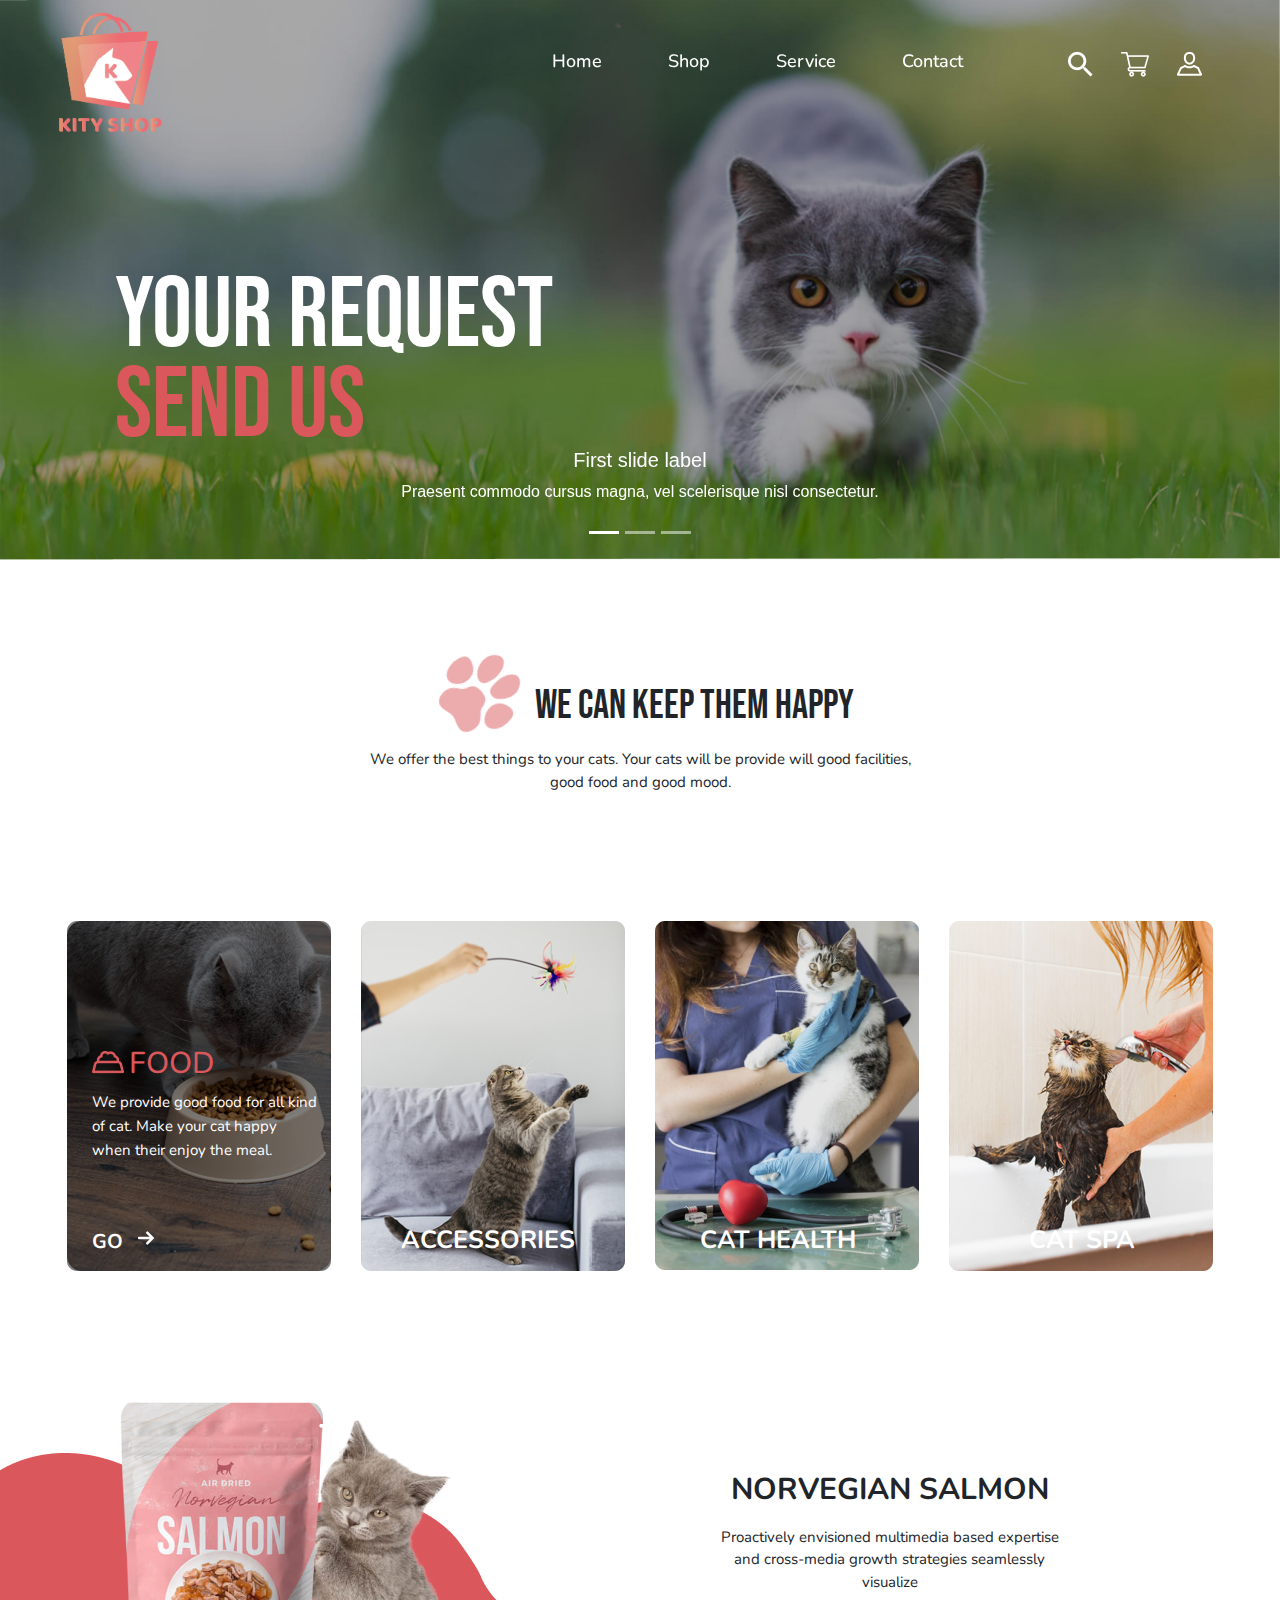
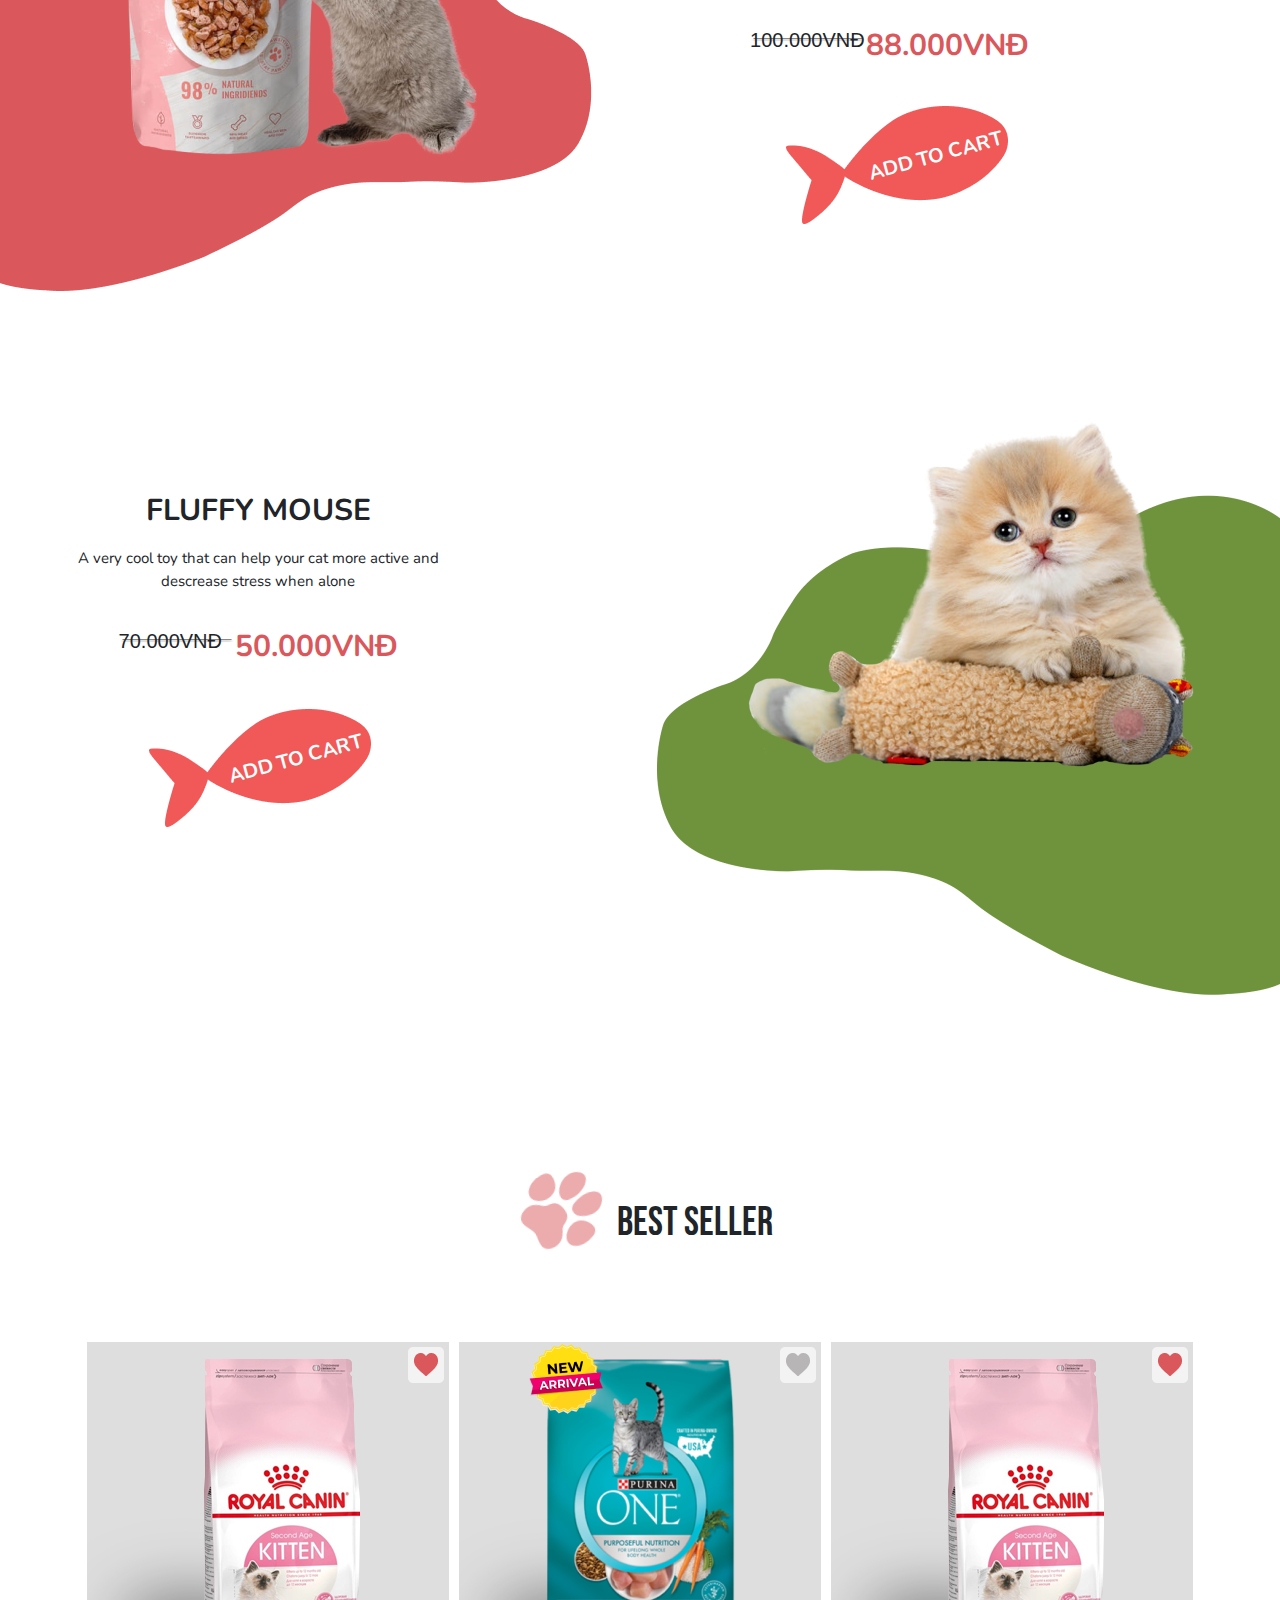
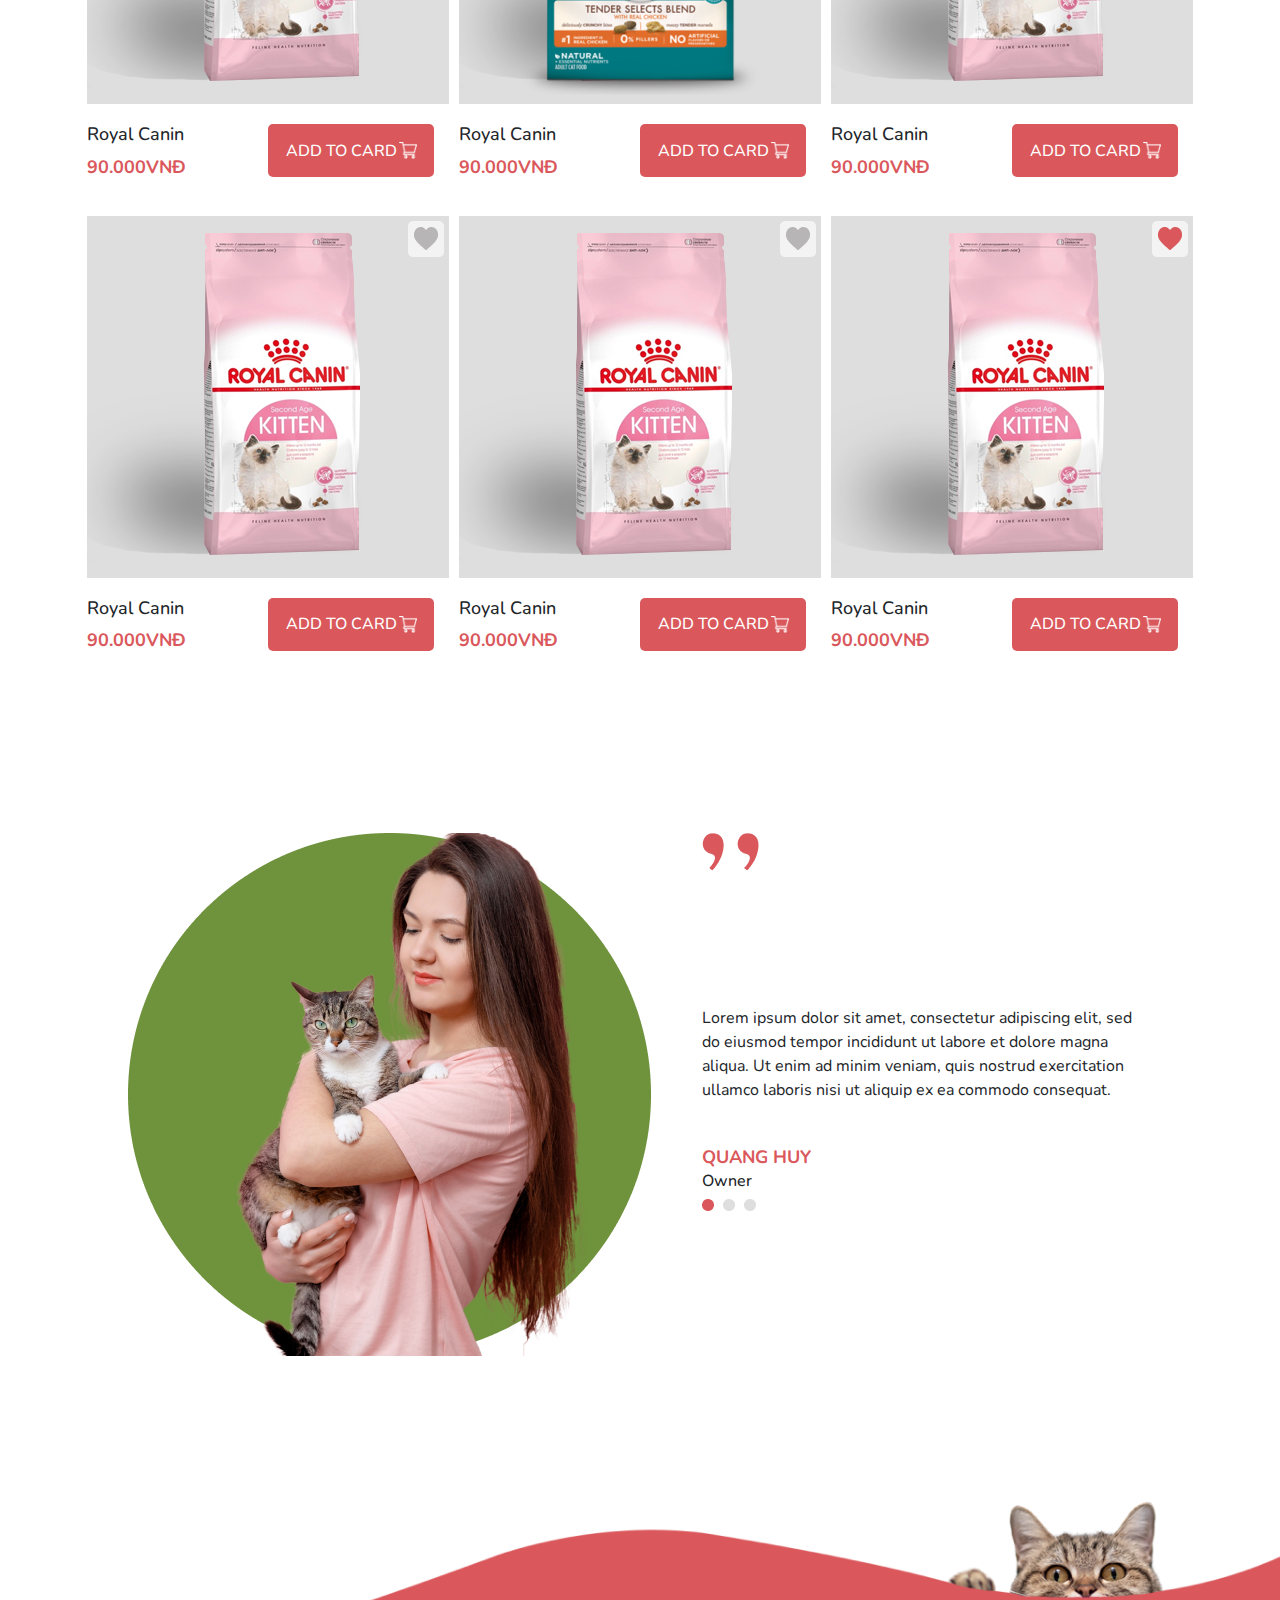
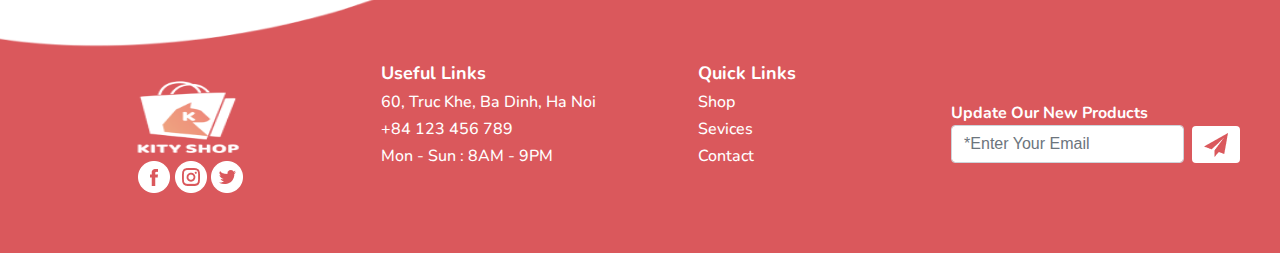
==== index.html @ 40a0c3bb "init" ====
<!DOCTYPE html>
<html lang="en">

<head>
    <meta charset="UTF-8">
    <meta name="viewport" content="width=device-width, initial-scale=1.0">
    <title>Document</title>
    <link href="https://fonts.googleapis.com/css2?family=Nunito&display=swap" rel="stylesheet">
    <link href="https://fonts.googleapis.com/css2?family=Bebas+Neue&display=swap" rel="stylesheet">

    <!-- css bs4 -->
    <link rel="stylesheet" href="https://stackpath.bootstrapcdn.com/bootstrap/4.3.1/css/bootstrap.min.css" integrity="sha384-ggOyR0iXCbMQv3Xipma34MD+dH/1fQ784/j6cY/iJTQUOhcWr7x9JvoRxT2MZw1T" crossorigin="anonymous">

    <link rel="stylesheet" href="./style/index/style.css">

</head>

<body>
    <div id="carouselId" class="carousel slide slideOfYou" data-ride="carousel">
        <div class="menu">
            <img src="./public/image/logo-final.png" alt="" class="menu-logo">
            <div class="menu-between">
                <h3 class="between-child"><a href="#">Home</a></h3>
                <h3 class="between-child"><a href="#">Shop</a></h3>
                <h3 class="between-child"><a href="#">Service</a></h3>
                <h3 class="between-child"><a href="./contact.html">Contact</a></h3>
            </div>
            <div class="menu-right">
                <a href="#"><img src="./public/icons/search.png" alt=""></i>
                </a>
                <a href="#"><img src="./public/icons/shopping.png" alt=""></a>
                <a href="#"><img src="./public/icons/user.png" alt=""></a>
            </div>
        </div>
        <h1 class="sendUs">SEND US</h1>
        <h2 class="yourRequest">YOUR REQUEST</h2>

        <ol class="carousel-indicators">
            <li data-target="#carouselId" data-slide-to="0" class="active"></li>
            <li data-target="#carouselId" data-slide-to="1"></li>
            <li data-target="#carouselId" data-slide-to="2"></li>
        </ol>
        <div class="carousel-inner" role="listbox">
            <div class="carousel-item active">
                <img src="./public/image/index/header.png" alt="First slide" style="width: 100%;">
                <div class="carousel-caption d-none d-md-block">
                    <h5>First slide label</h5>
                    <p>Praesent commodo cursus magna, vel scelerisque nisl consectetur.</p>
                </div>
            </div>
            <div class="carousel-item">
                <img src="./public/image/shop/header.png" alt="Second slide" style="width: 100%;">
                <div class="carousel-caption d-none d-md-block">
                    <h5>Second slide label</h5>
                    <p>Praesent commodo cursus magna, vel scelerisque nisl consectetur.</p>
                </div>
            </div>
            <div class="carousel-item">
                <img src="./public/image/index/header.png" alt="Third slide" style="width: 100%;">
                <div class="carousel-caption d-none d-md-block">
                    <h5>Third slide label</h5>
                    <p>Praesent commodo cursus magna, vel scelerisque nisl consectetur.</p>
                </div>
            </div>
        </div>
        <!-- <a class="carousel-control-prev" href="#carouselId" role="button" data-slide="prev">
            <span class="carousel-control-prev-icon" aria-hidden="true"></span>
            <span class="sr-only">Previous</span>
        </a>
        <a class="carousel-control-next" href="#carouselId" role="button" data-slide="next">
            <span class="carousel-control-next-icon" aria-hidden="true"></span>
            <span class="sr-only">Next</span>
        </a> -->
    </div>

    <main>
        <div class="main1">
            <div class="chan">
                <img src="./public/image/index/chan.png" class="xoay" alt="">
                <span class="weCan">We can keep them happy</span>
            </div>
            <span class="weOffer">We offer the best things to your cats. Your cats will be provide will good facilities,
                    <br/>
                    good food and good mood.</span>
        </div>

        <div class="main2">
            <div class="anh1">
                <img class="bl" src="./public/image/index/black.png" alt="">
                <img src="./public/image/index/food-go.png" alt="">
                <div class="food">
                    <div class="food-header">
                        <img src="./public/image/index/food-go-icon.png" alt="">
                        <h3>FOOD</h3>
                    </div>
                    <span>We provide good food for all kind of cat. Make your cat happy when their enjoy the meal.</span>
                    <div class="food-footer">
                        <h2>GO</h2>
                        <img src="./public/icons/back.png" alt="">
                    </div>
                </div>
            </div>
            <div class="anh2">
                <h3>ACCESSORIES</h3>
                <img src="./public/image/index/accessories.png" alt="">
            </div>
            <div class="anh3">
                <h3>CAT HEALTH</h3>
                <img src="./public/image/index/cat-health.png" alt="">
            </div>
            <div class="anh4">
                <h3>CAT SPA</h3>
                <img src="./public/image/index/cat-spa.png" alt="">
            </div>
        </div>

        <div class="main3">
            <div class="img3">
                <img src="./public/image/index/salmon.png" alt="">
            </div>
            <div class="tex3">
                <h3>NORVEGIAN SALMON</h3>
                <span>Proactively envisioned multimedia based expertise and cross-media growth strategies seamlessly visualize</span>
                <div class="price">
                    <div class="hr">
                        <h5>100.000VNĐ</h5>
                        <img src="./public/image/index/hr.png" alt="">
                    </div>
                    <h3>88.000VNĐ</h3>
                </div>
                <div class="fish">
                    <img src="./public/image/index/fish.png" alt="">
                    <span>ADD TO CART</span>
                </div>
            </div>
        </div>

        <div class="main4">
            <div class="tex4">
                <h3>FLUFFY MOUSE</h3>
                <span>A very cool toy that can help your cat more active and descrease stress when alone</span>
                <div class="price">
                    <div class="hr">
                        <h5>70.000VNĐ</h5>
                        <img src="./public/image/index/hr.png" alt="">
                    </div>
                    <h3>50.000VNĐ</h3>
                </div>
                <div class="fish">
                    <img src="./public/image/index/fish.png" alt="">
                    <span>ADD TO CART</span>
                </div>
            </div>
            <div class="img4">
                <img src="./public/image/index/fulffy-mouse.png" alt="">
            </div>
        </div>

        <div class="b-seller">
            <img src="./public/image/index/chan.png" class="xoay" alt="">
            <span class="weCan">BEST SELLER</span>
        </div>

        <div class="main5">
            <div class="cate">
                <div class="prod">
                    <img class="prod-child1" src="./public/image/index/heart.png" alt="">
                    <img class="prod-child2" src="./public/image/index/product.png" alt="product">
                    <div class="add-cart">
                        <div class="tex">
                            <h3>Royal Canin</h3>
                            <span>90.000VNĐ</span>
                        </div>
                        <div class="btn-cart">
                            <button class="btn-flex">
                                <h4>ADD TO CARD</h4>
                                <img src="./public/icons/shopping-mini.png" alt="i">
                            </button>
                        </div>
                    </div>
                </div>

                <div class="prodImg">
                    <img class="prodImg4" src="./public/image/index/new-arrival.png" alt="">
                    <img class="prodImg3" src="./public/image/index/heart-default.png" alt="">
                    <img class="prodImg2" src="./public/image/index/product1.png" alt="product">
                    <img class="prodImg1" src="./public/image/index/product.png" alt="product">
                    <div class="add-cart">
                        <div class="tex">
                            <h3>Royal Canin</h3>
                            <span>90.000VNĐ</span>
                        </div>
                        <div class="btn-cart">
                            <button class="btn-flex">
                                <h4>ADD TO CARD</h4>
                                <img src="./public/icons/shopping-mini.png" alt="i">
                            </button>
                        </div>
                    </div>
                </div>
                <div class="prod">
                    <img class="prod-child1" src="./public/image/index/heart.png" alt="">
                    <img class="prod-child2" src="./public/image/index/product.png" alt="product">
                    <div class="add-cart">
                        <div class="tex">
                            <h3>Royal Canin</h3>
                            <span>90.000VNĐ</span>
                        </div>
                        <div class="btn-cart">
                            <button class="btn-flex">
                                <h4>ADD TO CARD</h4>
                                <img src="./public/icons/shopping-mini.png" alt="i">
                            </button>
                        </div>
                    </div>
                </div>
            </div>
            <div class="cate" style="margin-top:10px">
                <div class="prod">
                    <img class="prod-child1" src="./public/image/index/heart-default.png" alt="">
                    <img class="prod-child2" src="./public/image/index/product.png" alt="product">
                    <div class="add-cart">
                        <div class="tex">
                            <h3>Royal Canin</h3>
                            <span>90.000VNĐ</span>
                        </div>
                        <div class="btn-cart">
                            <button class="btn-flex">
                                <h4>ADD TO CARD</h4>
                                <img src="./public/icons/shopping-mini.png" alt="i">
                            </button>
                        </div>
                    </div>
                </div>
                <div class="prod">
                    <img class="prod-child1" src="./public/image/index/heart-default.png" alt="">
                    <img class="prod-child2" src="./public/image/index/product.png" alt="product">
                    <div class="add-cart">
                        <div class="tex">
                            <h3>Royal Canin</h3>
                            <span>90.000VNĐ</span>
                        </div>
                        <div class="btn-cart">
                            <button class="btn-flex">
                                <h4>ADD TO CARD</h4>
                                <img src="./public/icons/shopping-mini.png" alt="i">
                            </button>
                        </div>
                    </div>
                </div>
                <div class="prod">
                    <img class="prod-child1" src="./public/image/index/heart.png" alt="">
                    <img class="prod-child2" src="./public/image/index/product.png" alt="product">
                    <div class="add-cart">
                        <div class="tex">
                            <h3>Royal Canin</h3>
                            <span>90.000VNĐ</span>
                        </div>
                        <div class="btn-cart">
                            <button class="btn-flex">
                                <h4>ADD TO CARD</h4>
                                <img src="./public/icons/shopping-mini.png" alt="i">
                            </button>
                        </div>
                    </div>
                </div>
            </div>
        </div>

        <div class="main6">
            <div class="img6">
                <img class="img6-1" src="./public/image/index/owner.png" alt="owner">
                <img src="./public/image/index/owner-green.png" alt="">
            </div>
            <div class="tex6">
                <img src="./public/image/index/icon-owenr.png" alt="">
                <span>Lorem ipsum dolor sit amet, consectetur adipiscing elit, sed do eiusmod tempor incididunt ut labore et dolore magna aliqua. Ut enim ad minim veniam, quis nostrud exercitation ullamco laboris nisi ut aliquip ex ea commodo consequat.</span>
                <h3>QUANG HUY</h3>
                <h4>Owner</h4>
                <div class="icons-main6">
                    <img src="./public/image/index/ellipse1.png" alt="icon">
                    <img src="./public/image/index/ellipse2.png" alt="icon">
                    <img src="./public/image/index/ellipse2.png" alt="icon">
                </div>
            </div>
        </div>
    </main>

    <footer>
        <img src="./public/image/footer.png" class="bg" alt="">
        <div class="footer-logo">
            <div class="kity-shop">
                <img src="./public/image/logo-footer.png" class="logo" alt="" srcset="">
                <div class="icons">
                    <img src="./public/icons/GroupFB.png" alt="">
                    <img src="./public/icons/GroupCamera.png" alt="">
                    <img src="./public/icons/GroupTwiter.png" alt="">
                </div>
            </div>
            <div class="about-us">
                <h2 class="top">Useful Links</h2>
                <h3 class="text1">60, Truc Khe, Ba Dinh, Ha Noi</h3>
                <h3 class="text1">+84 123 456 789</h3>
                <h3 class="text1">Mon - Sun : 8AM - 9PM</h3>
            </div>
            <div class="quick-link">
                <h2 class="top">Quick Links</h2>
                <h3 class="text2">Shop</h3>
                <h3 class="text2">Sevices</h3>
                <h3 class="text2">Contact</h3>
            </div>
            <div class="update-our">
                <span>Update Our New Products</span>
                <div class="text-input">
                    <form class="form-inline">
                        <label class="sr-only" for="inlineFormInputName2">Name</label>
                        <input type="text" class="form-control mb-2 mr-sm-2" id="inlineFormInputName2" placeholder="*Enter Your Email">
                        <label class="sr-only" for="inlineFormInputGroupUsername2">Username</label>
                        <button type="submit" class="btn btn-primary mb-2" style="background-color: white; border: none;"><img src="./public/icons/send 1.png" alt=""></button>
                    </form>
                </div>
            </div>
        </div>
    </footer>

    <!-- jquery -->
    <script src="https://code.jquery.com/jquery-3.3.1.slim.min.js" integrity="sha384-q8i/X+965DzO0rT7abK41JStQIAqVgRVzpbzo5smXKp4YfRvH+8abtTE1Pi6jizo" crossorigin="anonymous"></script>
    <script src="https://cdnjs.cloudflare.com/ajax/libs/popper.js/1.14.7/umd/popper.min.js" integrity="sha384-UO2eT0CpHqdSJQ6hJty5KVphtPhzWj9WO1clHTMGa3JDZwrnQq4sF86dIHNDz0W1" crossorigin="anonymous"></script>
    <script src="https://stackpath.bootstrapcdn.com/bootstrap/4.3.1/js/bootstrap.min.js" integrity="sha384-JjSmVgyd0p3pXB1rRibZUAYoIIy6OrQ6VrjIEaFf/nJGzIxFDsf4x0xIM+B07jRM" crossorigin="anonymous"></script>
</body>

</html>
---- style/index/style.css ----
* {
  margin: 0;
  padding: 0; }

.slideOfYou {
  position: relative;
  z-index: 1; }
  .slideOfYou .menu {
    z-index: 2;
    position: absolute;
    display: flex;
    width: 100%; }
    .slideOfYou .menu .menu-logo {
      width: 18%;
      height: 18%; }
    .slideOfYou .menu .menu-between {
      width: 41%;
      display: flex;
      margin-left: 10%;
      padding-left: 10%;
      padding-top: 4%; }
      .slideOfYou .menu .menu-between .between-child {
        margin-left: 18%;
        font-size: 18px;
        font-family: "Nunito", sans-serif; }
        .slideOfYou .menu .menu-between .between-child a {
          text-decoration: none;
          color: white; }
          .slideOfYou .menu .menu-between .between-child a:hover {
            text-decoration: underline;
            transition: 0.5s;
            text-decoration-color: #da585c; }
    .slideOfYou .menu .menu-right {
      width: 20%;
      padding-top: 4%;
      margin-left: 15%; }
      .slideOfYou .menu .menu-right img {
        font-size: 32px;
        padding-left: 10%; }
  .slideOfYou .sendUs {
    position: absolute;
    z-index: 2;
    color: #da585c;
    margin-top: 27%;
    margin-left: 9%;
    font-size: 100px;
    font-family: "Bebas Neue", cursive; }
  .slideOfYou .yourRequest {
    z-index: 2;
    position: absolute;
    color: white;
    margin-top: 20%;
    margin-left: 9%;
    font-size: 100px;
    font-family: "Bebas Neue", cursive; }

header {
  background-image: url("../../public/image/index/header.png");
  background-repeat: no-repeat;
  background-attachment: fixed;
  background-size: 100% 93%;
  width: 100%;
  height: 600px; }
  header .menu {
    display: flex;
    width: 100%; }
    header .menu .menu-logo {
      width: 18%;
      height: 18%; }
    header .menu .menu-between {
      width: 41%;
      display: flex;
      padding-left: 20%;
      padding-top: 4%; }
      header .menu .menu-between .between-child {
        margin-left: 10%;
        font-size: 18px;
        font-family: "Nunito", sans-serif; }
        header .menu .menu-between .between-child a {
          text-decoration: none;
          color: white; }
          header .menu .menu-between .between-child a:hover {
            text-decoration: underline;
            transition: 0.5s;
            text-decoration-color: #da585c; }
    header .menu .menu-right {
      width: 20%;
      padding-top: 4%;
      margin-left: -3%; }
      header .menu .menu-right img {
        font-size: 32px;
        padding-left: 10%; }
  header .sendUs {
    color: #da585c;
    margin-top: 5%;
    margin-left: 9%;
    font-size: 100px;
    font-family: "Bebas Neue", cursive; }
  header .yourRequest {
    color: white;
    margin-left: 9%;
    font-size: 100px;
    font-family: "Bebas Neue", cursive; }

main .main1 {
  margin-top: 6%;
  margin-bottom: 10%; }
  main .main1 .chan {
    display: flex;
    font-family: "Bebas Neue", cursive;
    font-size: 40px;
    justify-content: center; }
    main .main1 .chan .xoay {
      transform: rotate(-10deg); }
    main .main1 .chan .weCan {
      padding-top: 3%; }
  main .main1 .weOffer {
    width: 100%;
    display: block;
    text-align: center;
    font-family: "Nunito", sans-serif;
    font-size: 15px; }
main .main2 {
  display: flex;
  justify-content: center; }
  main .main2 img {
    margin: 0px 15px 0px 15px; }
  main .main2 .anh1 {
    position: relative; }
    main .main2 .anh1 .bl {
      position: absolute;
      z-index: 1; }
    main .main2 .anh1 .food {
      position: absolute;
      top: 50px;
      left: 40px;
      width: 77%;
      z-index: 2; }
      main .main2 .anh1 .food .food-header {
        display: flex;
        margin-top: 33%; }
        main .main2 .anh1 .food .food-header img {
          width: 32px;
          height: 32px;
          margin-left: 0px;
          margin-right: 5px; }
        main .main2 .anh1 .food .food-header h3 {
          color: #da585c;
          font-family: "Nunito", sans-serif;
          font-size: 30px; }
      main .main2 .anh1 .food span {
        margin-top: 5px;
        font-family: "Nunito", sans-serif;
        font-size: 15px;
        color: white; }
      main .main2 .anh1 .food .food-footer {
        display: flex;
        margin-top: 30%; }
        main .main2 .anh1 .food .food-footer h2 {
          font-size: 20px;
          font-family: "Nunito", sans-serif;
          font-weight: bold;
          color: white; }
        main .main2 .anh1 .food .food-footer img {
          width: 16px;
          height: 16px; }
  main .main2 .anh2 {
    position: relative; }
    main .main2 .anh2 h3 {
      position: absolute;
      bottom: 8px;
      left: 55px;
      font-size: 25px;
      font-weight: bold;
      font-family: "Nunito", sans-serif;
      color: white; }
  main .main2 .anh3 {
    position: relative; }
    main .main2 .anh3 h3 {
      position: absolute;
      bottom: 8px;
      left: 60px;
      font-size: 25px;
      font-weight: bold;
      font-family: "Nunito", sans-serif;
      color: white; }
  main .main2 .anh4 {
    position: relative; }
    main .main2 .anh4 h3 {
      position: absolute;
      bottom: 8px;
      left: 95px;
      font-size: 25px;
      font-weight: bold;
      font-family: "Nunito", sans-serif;
      color: white; }
main .main3 {
  display: flex;
  width: 100%;
  margin-top: 120px; }
  main .main3 .img3 {
    width: 50%; }
  main .main3 .tex3 {
    width: 50%;
    margin-left: 6%;
    margin-right: 17%;
    padding-top: 5%; }
    main .main3 .tex3 h3 {
      margin-top: 5%;
      font-family: "Nunito", sans-serif;
      font-size: 30px;
      font-weight: bold;
      text-align: center; }
    main .main3 .tex3 span {
      margin-top: 5%;
      font-size: 15px;
      font-family: "Nunito", sans-serif;
      display: block;
      text-align: center; }
    main .main3 .tex3 .price {
      margin-top: 5%;
      display: flex;
      justify-content: center; }
      main .main3 .tex3 .price .hr {
        margin-top: 5%;
        position: relative; }
        main .main3 .tex3 .price .hr h5 {
          position: absolute; }
        main .main3 .tex3 .price .hr img {
          height: 4px;
          width: 116px; }
      main .main3 .tex3 .price h3 {
        color: #da585c;
        font-family: "Nunito", sans-serif;
        font-size: 30px;
        font-weight: bold; }
    main .main3 .tex3 .fish {
      position: relative;
      margin-top: 5%; }
      main .main3 .tex3 .fish img {
        margin-left: 20%;
        margin-top: 5%; }
      main .main3 .tex3 .fish span {
        top: 35px;
        left: 150px;
        position: absolute;
        transform: rotate(-15deg);
        font-family: "Nunito", sans-serif;
        font-size: 20px;
        font-weight: bold;
        color: white; }
main .main4 {
  width: 100%;
  display: flex;
  margin-top: 120px;
  margin-bottom: 120px; }
  main .main4 .tex4 {
    width: 50%;
    margin-left: 6%;
    margin-right: 17%;
    padding-top: 5%; }
    main .main4 .tex4 h3 {
      margin-top: 5%;
      font-family: "Nunito", sans-serif;
      font-size: 30px;
      font-weight: bold;
      text-align: center; }
    main .main4 .tex4 span {
      margin-top: 5%;
      font-size: 15px;
      font-family: "Nunito", sans-serif;
      display: block;
      text-align: center; }
    main .main4 .tex4 .price {
      margin-top: 5%;
      display: flex;
      justify-content: center; }
      main .main4 .tex4 .price .hr {
        margin-top: 5%;
        position: relative; }
        main .main4 .tex4 .price .hr h5 {
          position: absolute; }
        main .main4 .tex4 .price .hr img {
          height: 4px;
          width: 116px; }
      main .main4 .tex4 .price h3 {
        color: #da585c;
        font-family: "Nunito", sans-serif;
        font-size: 30px;
        font-weight: bold; }
    main .main4 .tex4 .fish {
      position: relative;
      margin-top: 5%; }
      main .main4 .tex4 .fish img {
        margin-left: 20%;
        margin-top: 5%; }
      main .main4 .tex4 .fish span {
        top: 35px;
        left: 150px;
        position: absolute;
        transform: rotate(-15deg);
        font-family: "Nunito", sans-serif;
        font-size: 20px;
        font-weight: bold;
        color: white; }
  main .main4 .img4 {
    width: 50%; }
    main .main4 .img4 img {
      float: right; }
main .b-seller {
  display: flex;
  font-family: "Bebas Neue", cursive;
  font-size: 40px;
  justify-content: center; }
  main .b-seller .xoay {
    transform: rotate(-10deg); }
  main .b-seller .weCan {
    padding-top: 3%; }
main .main5 {
  margin: 6%; }
  main .main5 .cate {
    display: flex;
    justify-content: center; }
    main .main5 .cate .prod {
      margin-left: 5px;
      margin-right: 5px;
      position: relative; }
      main .main5 .cate .prod .prod-child1 {
        position: absolute;
        top: 5px;
        right: 5px; }
      main .main5 .cate .prod .add-cart {
        display: flex;
        width: 100%;
        margin-top: 20px;
        margin-bottom: 25px; }
        main .main5 .cate .prod .add-cart .tex {
          width: 50%; }
          main .main5 .cate .prod .add-cart .tex h3 {
            font-size: 18px;
            font-family: "Nunito", sans-serif; }
          main .main5 .cate .prod .add-cart .tex span {
            font-size: 18px;
            font-family: "Nunito", sans-serif;
            color: #da585c;
            font-weight: bold; }
        main .main5 .cate .prod .add-cart .btn-cart {
          width: 50%; }
          main .main5 .cate .prod .add-cart .btn-cart .btn-flex {
            display: flex;
            justify-content: center;
            align-items: center;
            width: 166px;
            height: 53px;
            border: none;
            background-color: #da585c;
            border-radius: 5px; }
            main .main5 .cate .prod .add-cart .btn-cart .btn-flex h4 {
              padding-top: 10px;
              font-family: "Nunito", sans-serif;
              font-size: 16px;
              display: inline;
              color: white; }
            main .main5 .cate .prod .add-cart .btn-cart .btn-flex img {
              padding-left: 2px;
              width: 20px;
              height: 17px;
              color: white; }
    main .main5 .cate .prodImg {
      margin-left: 5px;
      margin-right: 5px;
      position: relative; }
      main .main5 .cate .prodImg .prodImg4 {
        z-index: 1;
        position: absolute;
        top: -12px;
        left: 58px; }
      main .main5 .cate .prodImg .prodImg3 {
        position: absolute;
        top: 5px;
        right: 5px; }
      main .main5 .cate .prodImg .prodImg2 {
        top: 8px;
        left: 48px;
        position: absolute; }
      main .main5 .cate .prodImg .add-cart {
        display: flex;
        width: 100%;
        margin-top: 20px;
        margin-bottom: 25px; }
        main .main5 .cate .prodImg .add-cart .tex {
          width: 50%; }
          main .main5 .cate .prodImg .add-cart .tex h3 {
            font-size: 18px;
            font-family: "Nunito", sans-serif; }
          main .main5 .cate .prodImg .add-cart .tex span {
            font-size: 18px;
            font-family: "Nunito", sans-serif;
            color: #da585c;
            font-weight: bold; }
        main .main5 .cate .prodImg .add-cart .btn-cart {
          width: 50%; }
          main .main5 .cate .prodImg .add-cart .btn-cart .btn-flex {
            display: flex;
            justify-content: center;
            align-items: center;
            width: 166px;
            height: 53px;
            border: none;
            background-color: #da585c;
            border-radius: 5px; }
            main .main5 .cate .prodImg .add-cart .btn-cart .btn-flex h4 {
              padding-top: 10px;
              font-family: "Nunito", sans-serif;
              font-size: 16px;
              display: inline;
              color: white; }
            main .main5 .cate .prodImg .add-cart .btn-cart .btn-flex img {
              padding-left: 2px;
              width: 20px;
              height: 17px;
              color: white; }
main .main6 {
  display: flex;
  margin: 12% 10% 6% 10%; }
  main .main6 .img6 {
    position: relative; }
    main .main6 .img6 .img6-1 {
      position: absolute; }
  main .main6 .tex6 {
    margin-left: 5%; }
    main .main6 .tex6 img {
      display: block; }
    main .main6 .tex6 span {
      font-family: "Nunito", sans-serif;
      font-size: 16px;
      display: block;
      margin-top: 30%; }
    main .main6 .tex6 h3 {
      margin-top: 10%;
      font-family: "Nunito", sans-serif;
      font-size: 18px;
      color: #da585c;
      font-weight: bold; }
    main .main6 .tex6 h4 {
      margin-top: -1%;
      font-family: "Nunito", sans-serif;
      font-size: 16px; }
    main .main6 .tex6 .icons-main6 {
      display: flex; }
      main .main6 .tex6 .icons-main6 img {
        margin-right: 2%; }

footer {
  width: 100%;
  height: 100px; }
  footer .bg {
    position: absolute;
    z-index: -1;
    width: 100%; }
  footer .footer-logo {
    padding-top: 13%;
    display: flex; }
    footer .footer-logo .kity-shop {
      width: 20%;
      padding-top: 6%;
      margin-left: 5%; }
      footer .footer-logo .kity-shop .logo {
        width: 75%;
        height: 50%;
        padding-left: 20%; }
      footer .footer-logo .kity-shop .icons {
        text-align: center; }
    footer .footer-logo .about-us {
      width: 20%;
      padding-top: 5%;
      margin-left: 5%; }
      footer .footer-logo .about-us .top {
        font-family: "Nunito", sans-serif;
        font-size: 18px;
        color: white;
        font-weight: bold; }
      footer .footer-logo .about-us .text1 {
        font-family: "Nunito", sans-serif;
        font-size: 16px;
        color: white; }
    footer .footer-logo .quick-link {
      width: 20%;
      padding-top: 5%;
      margin-left: 5%; }
      footer .footer-logo .quick-link .top {
        font-family: "Nunito", sans-serif;
        font-size: 18px;
        color: white;
        font-weight: bold; }
      footer .footer-logo .quick-link .text2 {
        font-family: "Nunito", sans-serif;
        font-size: 16px;
        color: white; }
    footer .footer-logo .update-our {
      width: 26%;
      padding-top: 8%; }
      footer .footer-logo .update-our span {
        font-family: "Nunito", sans-serif;
        font-size: 16px;
        color: white;
        font-weight: bold; }

/*# sourceMappingURL=style.css.map */
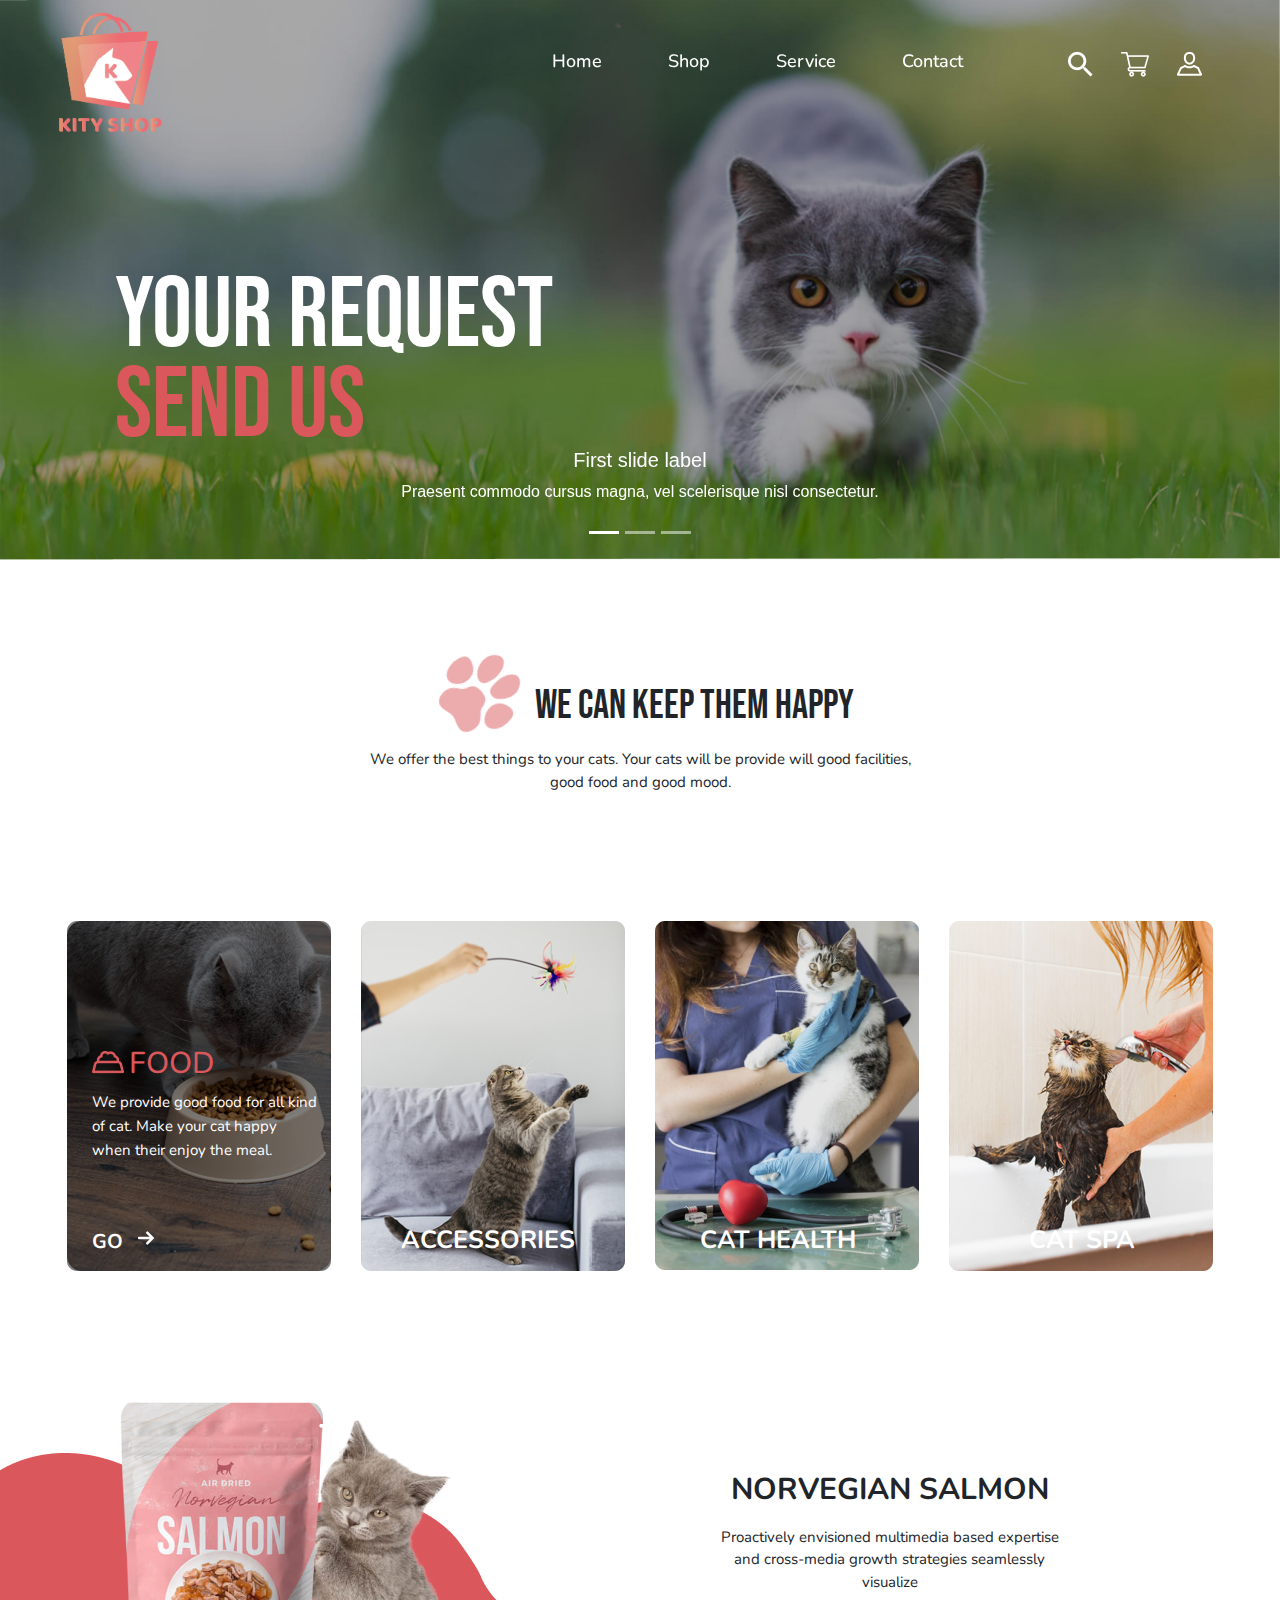
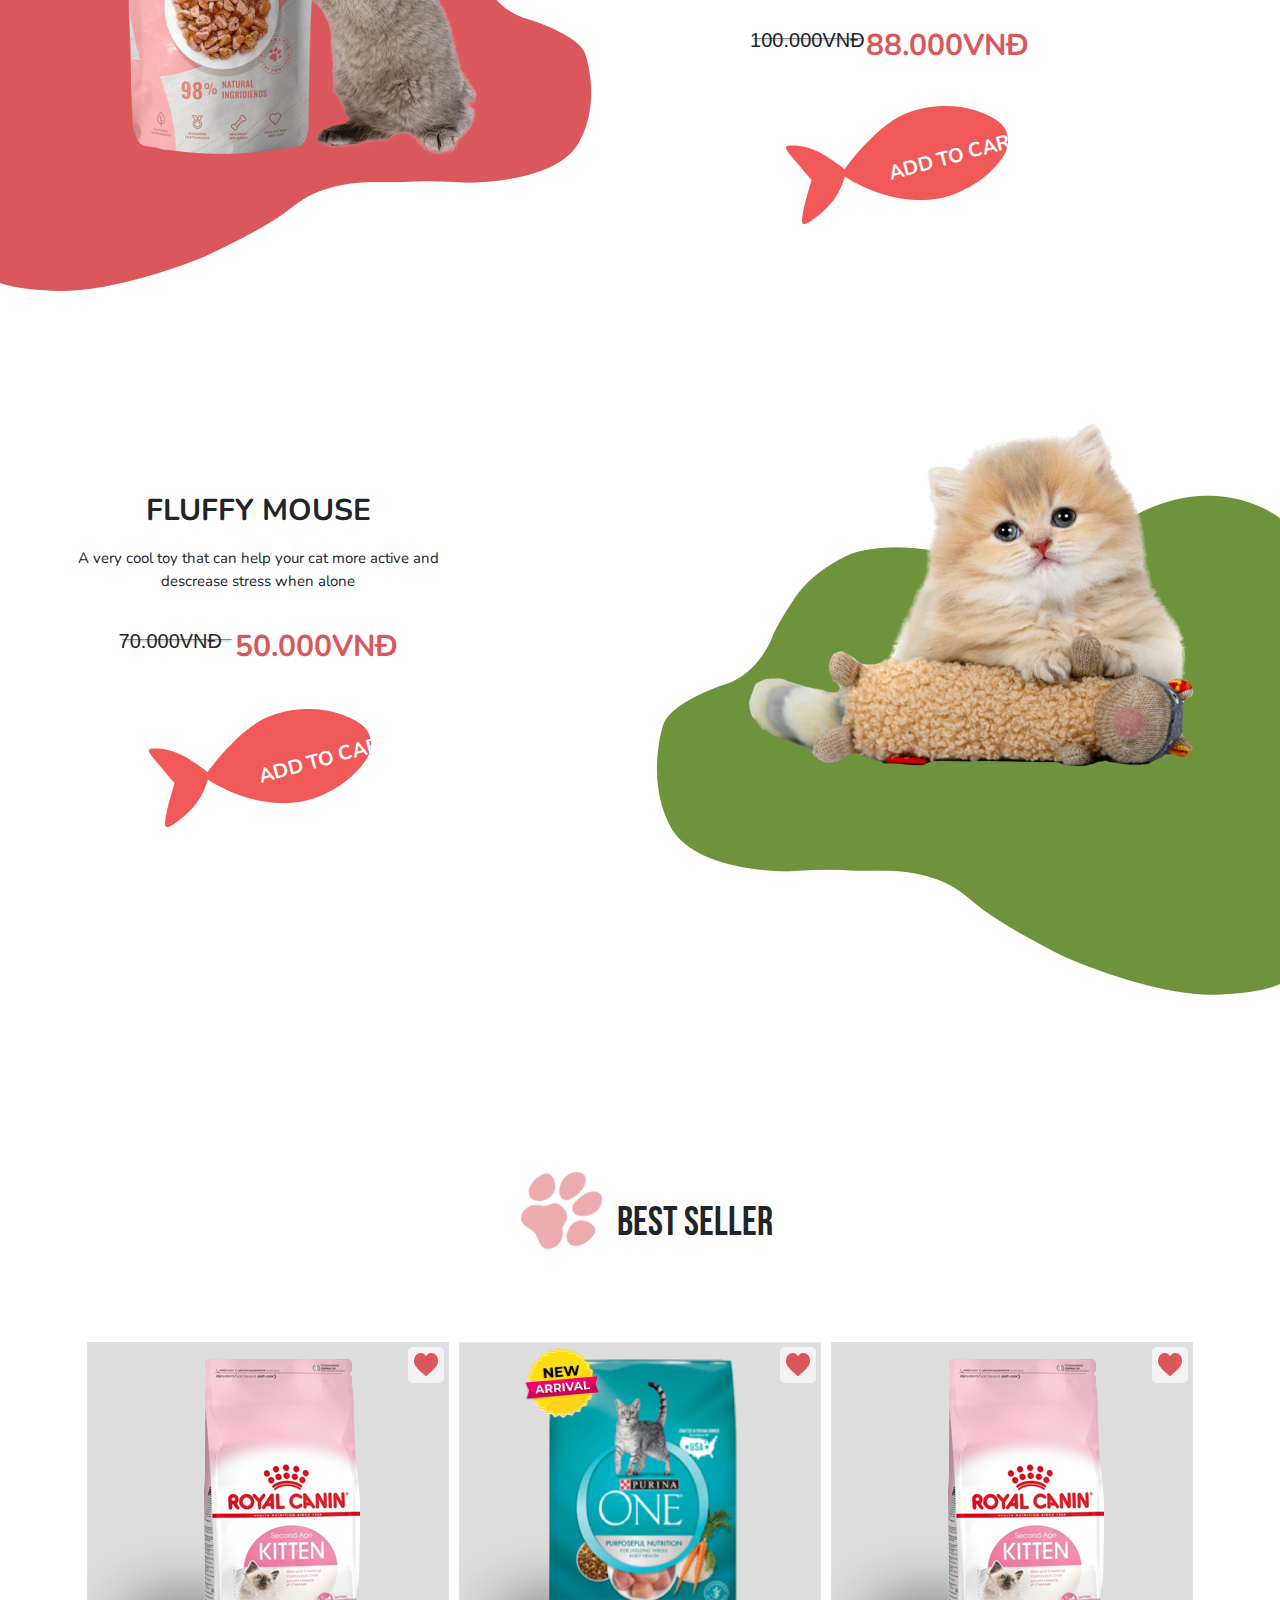
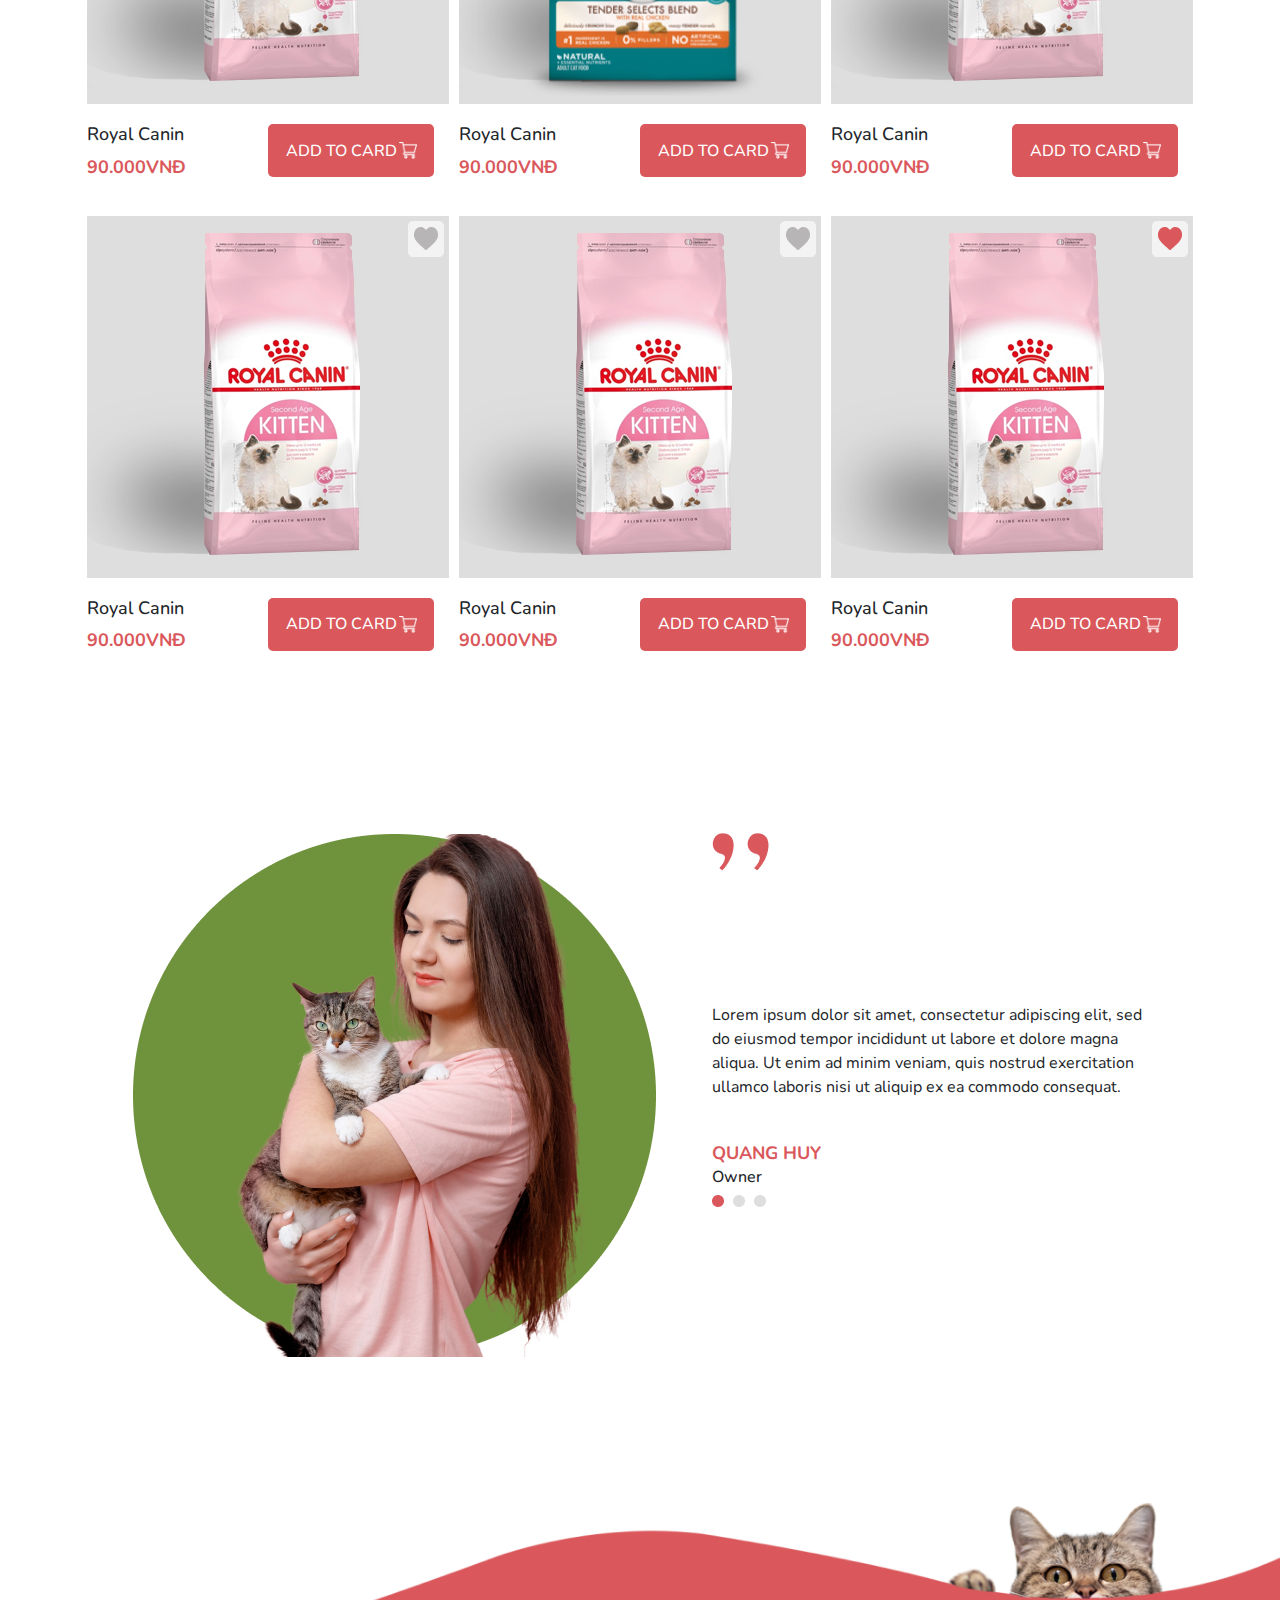
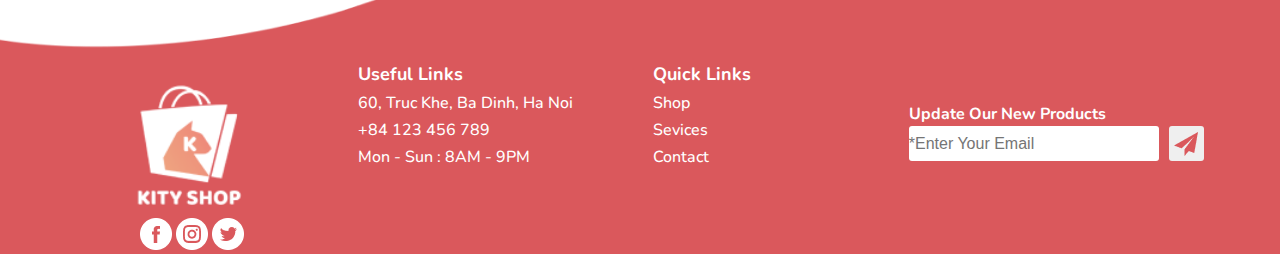
==== commit 04552b31: "xong repon tablet index" ====
--- a/index.html
+++ b/index.html
@@ -180,7 +180,24 @@
                     </div>
                 </div>
 
-                <div class="prodImg">
+                <div class="prod">
+                    <img class="prod-child1" src="./public/image/index/heart.png" alt="">
+                    <img class="prod-child2" src="./public/image/index/product-meoxanh.png" alt="product">
+                    <div class="add-cart">
+                        <div class="tex">
+                            <h3>Royal Canin</h3>
+                            <span>90.000VNĐ</span>
+                        </div>
+                        <div class="btn-cart">
+                            <button class="btn-flex">
+                                <h4>ADD TO CARD</h4>
+                                <img src="./public/icons/shopping-mini.png" alt="i">
+                            </button>
+                        </div>
+                    </div>
+                </div>
+
+                <!-- <div class="prodImg">
                     <img class="prodImg4" src="./public/image/index/new-arrival.png" alt="">
                     <img class="prodImg3" src="./public/image/index/heart-default.png" alt="">
                     <img class="prodImg2" src="./public/image/index/product1.png" alt="product">
@@ -197,8 +214,8 @@
                             </button>
                         </div>
                     </div>
-                </div>
-                <div class="prod">
+                </div> -->
+                <div class="prod-delete">
                     <img class="prod-child1" src="./public/image/index/heart.png" alt="">
                     <img class="prod-child2" src="./public/image/index/product.png" alt="product">
                     <div class="add-cart">
@@ -216,7 +233,7 @@
                 </div>
             </div>
             <div class="cate" style="margin-top:10px">
-                <div class="prod">
+                <div class="prod-delete">
                     <img class="prod-child1" src="./public/image/index/heart-default.png" alt="">
                     <img class="prod-child2" src="./public/image/index/product.png" alt="product">
                     <div class="add-cart">
@@ -232,7 +249,7 @@
                         </div>
                     </div>
                 </div>
-                <div class="prod">
+                <div class="prod-delete">
                     <img class="prod-child1" src="./public/image/index/heart-default.png" alt="">
                     <img class="prod-child2" src="./public/image/index/product.png" alt="product">
                     <div class="add-cart">
@@ -248,7 +265,7 @@
                         </div>
                     </div>
                 </div>
-                <div class="prod">
+                <div class="prod-delete">
                     <img class="prod-child1" src="./public/image/index/heart.png" alt="">
                     <img class="prod-child2" src="./public/image/index/product.png" alt="product">
                     <div class="add-cart">
@@ -269,8 +286,8 @@
 
         <div class="main6">
             <div class="img6">
-                <img class="img6-1" src="./public/image/index/owner.png" alt="owner">
-                <img src="./public/image/index/owner-green.png" alt="">
+                <img class="img6-1" src="./public/image/index/cogai.png" alt="owner">
+                <!-- <img src="./public/image/index/owner-green.png" alt=""> -->
             </div>
             <div class="tex6">
                 <img src="./public/image/index/icon-owenr.png" alt="">
@@ -290,7 +307,11 @@
         <img src="./public/image/footer.png" class="bg" alt="">
         <div class="footer-logo">
             <div class="kity-shop">
-                <img src="./public/image/logo-footer.png" class="logo" alt="" srcset="">
+
+                <div class="logo">
+                    <img src="./public/image/logo-footer.png" alt="" srcset="">
+                </div>
+
                 <div class="icons">
                     <img src="./public/icons/GroupFB.png" alt="">
                     <img src="./public/icons/GroupCamera.png" alt="">
@@ -311,13 +332,12 @@
             </div>
             <div class="update-our">
                 <span>Update Our New Products</span>
-                <div class="text-input">
-                    <form class="form-inline">
-                        <label class="sr-only" for="inlineFormInputName2">Name</label>
-                        <input type="text" class="form-control mb-2 mr-sm-2" id="inlineFormInputName2" placeholder="*Enter Your Email">
-                        <label class="sr-only" for="inlineFormInputGroupUsername2">Username</label>
-                        <button type="submit" class="btn btn-primary mb-2" style="background-color: white; border: none;"><img src="./public/icons/send 1.png" alt=""></button>
-                    </form>
+
+                <div class="inp">
+                    <div class="tex">
+                        <input type="text" class="ft-inp" placeholder="*Enter Your Email">
+                    </div>
+                    <button class="bt"><img src="./public/icons/send 1.png" alt=""></button>
                 </div>
             </div>
         </div>
--- a/style/index/style.css
+++ b/style/index/style.css
@@ -242,7 +242,7 @@
         margin-top: 5%; }
       main .main3 .tex3 .fish span {
         top: 35px;
-        left: 150px;
+        left: 170px;
         position: absolute;
         transform: rotate(-15deg);
         font-family: "Nunito", sans-serif;
@@ -296,7 +296,7 @@
         margin-top: 5%; }
       main .main4 .tex4 .fish span {
         top: 35px;
-        left: 150px;
+        left: 180px;
         position: absolute;
         transform: rotate(-15deg);
         font-family: "Nunito", sans-serif;
@@ -366,6 +366,51 @@
               width: 20px;
               height: 17px;
               color: white; }
+    main .main5 .cate .prod-delete {
+      margin-left: 5px;
+      margin-right: 5px;
+      position: relative; }
+      main .main5 .cate .prod-delete .prod-child1 {
+        position: absolute;
+        top: 5px;
+        right: 5px; }
+      main .main5 .cate .prod-delete .add-cart {
+        display: flex;
+        width: 100%;
+        margin-top: 20px;
+        margin-bottom: 25px; }
+        main .main5 .cate .prod-delete .add-cart .tex {
+          width: 50%; }
+          main .main5 .cate .prod-delete .add-cart .tex h3 {
+            font-size: 18px;
+            font-family: "Nunito", sans-serif; }
+          main .main5 .cate .prod-delete .add-cart .tex span {
+            font-size: 18px;
+            font-family: "Nunito", sans-serif;
+            color: #da585c;
+            font-weight: bold; }
+        main .main5 .cate .prod-delete .add-cart .btn-cart {
+          width: 50%; }
+          main .main5 .cate .prod-delete .add-cart .btn-cart .btn-flex {
+            display: flex;
+            justify-content: center;
+            align-items: center;
+            width: 166px;
+            height: 53px;
+            border: none;
+            background-color: #da585c;
+            border-radius: 5px; }
+            main .main5 .cate .prod-delete .add-cart .btn-cart .btn-flex h4 {
+              padding-top: 10px;
+              font-family: "Nunito", sans-serif;
+              font-size: 16px;
+              display: inline;
+              color: white; }
+            main .main5 .cate .prod-delete .add-cart .btn-cart .btn-flex img {
+              padding-left: 2px;
+              width: 20px;
+              height: 17px;
+              color: white; }
     main .main5 .cate .prodImg {
       margin-left: 5px;
       margin-right: 5px;
@@ -423,10 +468,6 @@
 main .main6 {
   display: flex;
   margin: 12% 10% 6% 10%; }
-  main .main6 .img6 {
-    position: relative; }
-    main .main6 .img6 .img6-1 {
-      position: absolute; }
   main .main6 .tex6 {
     margin-left: 5%; }
     main .main6 .tex6 img {
@@ -452,8 +493,7 @@
         margin-right: 2%; }
 
 footer {
-  width: 100%;
-  height: 100px; }
+  width: 100%; }
   footer .bg {
     position: absolute;
     z-index: -1;
@@ -465,7 +505,7 @@
       width: 20%;
       padding-top: 6%;
       margin-left: 5%; }
-      footer .footer-logo .kity-shop .logo {
+      footer .footer-logo .kity-shop .logo img {
         width: 75%;
         height: 50%;
         padding-left: 20%; }
@@ -474,7 +514,7 @@
     footer .footer-logo .about-us {
       width: 20%;
       padding-top: 5%;
-      margin-left: 5%; }
+      margin-left: 3%; }
       footer .footer-logo .about-us .top {
         font-family: "Nunito", sans-serif;
         font-size: 18px;
@@ -487,7 +527,7 @@
     footer .footer-logo .quick-link {
       width: 20%;
       padding-top: 5%;
-      margin-left: 5%; }
+      margin-left: 3%; }
       footer .footer-logo .quick-link .top {
         font-family: "Nunito", sans-serif;
         font-size: 18px;
@@ -505,5 +545,237 @@
         font-size: 16px;
         color: white;
         font-weight: bold; }
+      footer .footer-logo .update-our .inp {
+        display: flex; }
+        footer .footer-logo .update-our .inp .tex {
+          margin-right: 3%; }
+          footer .footer-logo .update-our .inp .tex .ft-inp {
+            border: none;
+            border-radius: 3px;
+            width: 250px;
+            height: 35px;
+            color: #DA585C; }
+        footer .footer-logo .update-our .inp button {
+          border: none;
+          width: 35px;
+          height: 35px;
+          border-radius: 3px; }
+          footer .footer-logo .update-our .inp button img {
+            padding: 5px; }
+
+@media (max-width: 992px) {
+  .slideOfYou .menu .menu-right {
+    opacity: 0; }
+  .slideOfYou .sendUs {
+    font-size: 50px; }
+  .slideOfYou .yourRequest {
+    font-size: 50px; }
+
+  main .main1 {
+    margin-top: 4%;
+    margin-bottom: 8%; }
+    main .main1 .chan .xoay {
+      width: 13%; }
+    main .main1 .chan span {
+      font-size: 25px; }
+    main .main1 .weOffer {
+      font-size: 10px; }
+  main .main2 {
+    opacity: 0;
+    position: absolute; }
+    main .main2 .anh3 {
+      position: absolute; }
+    main .main2 .anh4 {
+      position: absolute; }
+  main .main3 .img3 img {
+    width: 120%; }
+  main .main3 .tex3 {
+    padding-left: 15%;
+    margin-left: 0%;
+    margin-right: 11%; }
+    main .main3 .tex3 h3 {
+      font-size: 20px; }
+    main .main3 .tex3 span {
+      font-size: 10px; }
+    main .main3 .tex3 .price .hr h5 {
+      font-size: 13px;
+      top: 5px; }
+    main .main3 .tex3 .price .hr img {
+      width: 80px; }
+    main .main3 .tex3 .price h3 {
+      padding-top: 5px;
+      font-size: 13px; }
+    main .main3 .tex3 .fish {
+      margin-top: 3%; }
+      main .main3 .tex3 .fish img {
+        width: 50%; }
+      main .main3 .tex3 .fish span {
+        top: 18px;
+        left: 90px;
+        font-size: 10px; }
+  main .main4 {
+    margin-top: 100px;
+    margin-bottom: 30px; }
+    main .main4 .tex4 {
+      padding-left: 10%;
+      margin-left: 3%;
+      margin-right: 16%; }
+      main .main4 .tex4 h3 {
+        font-size: 20px; }
+      main .main4 .tex4 span {
+        font-size: 10px; }
+      main .main4 .tex4 .price .hr h5 {
+        font-size: 13px;
+        top: 5px; }
+      main .main4 .tex4 .price .hr img {
+        width: 80px; }
+      main .main4 .tex4 .price h3 {
+        padding-top: 5px;
+        font-size: 13px; }
+      main .main4 .tex4 .fish {
+        margin-top: 3%; }
+        main .main4 .tex4 .fish img {
+          width: 50%; }
+        main .main4 .tex4 .fish span {
+          top: 20px;
+          left: 92px;
+          font-size: 10px; }
+    main .main4 .img4 img {
+      width: 120%; }
+  main .b-seller {
+    font-size: 25px; }
+    main .b-seller .xoay {
+      width: 10%; }
+  main .main5 .cate .prod-delete {
+    opacity: 0;
+    position: absolute; }
+  main .main5 .cate .prod {
+    width: 50%; }
+    main .main5 .cate .prod .prod-child1 {
+      top: 5px;
+      right: 5px; }
+    main .main5 .cate .prod .prod-child2 {
+      width: 100%; }
+    main .main5 .cate .prod .add-cart {
+      width: 100%; }
+      main .main5 .cate .prod .add-cart .tex {
+        padding-left: 2%;
+        width: 50%; }
+        main .main5 .cate .prod .add-cart .tex h3 {
+          font-size: 15px;
+          margin-bottom: 0px; }
+        main .main5 .cate .prod .add-cart .tex span {
+          font-size: 15px; }
+      main .main5 .cate .prod .add-cart .btn-cart {
+        width: 40%;
+        padding-right: 4%; }
+        main .main5 .cate .prod .add-cart .btn-cart .btn-flex {
+          width: 120px;
+          height: 40px; }
+          main .main5 .cate .prod .add-cart .btn-cart .btn-flex h4 {
+            font-size: 10px; }
+  main .main6 .img6 {
+    width: 250%; }
+    main .main6 .img6 .img6-1 {
+      width: 100%; }
+  main .main6 .tex6 img {
+    width: 13%;
+    padding-top: 5%; }
+  main .main6 .tex6 span {
+    font-size: 10px;
+    margin-top: 20%; }
+  main .main6 .tex6 h3 {
+    font-size: 12px; }
+  main .main6 .tex6 h4 {
+    font-size: 10px; }
+  main .main6 .tex6 .icons-main6 img {
+    width: 5%; }
+
+  footer {
+    height: 150px; }
+    footer .footer-logo {
+      padding-top: 9%; }
+      footer .footer-logo .kity-shop {
+        padding-top: 9%; }
+        footer .footer-logo .kity-shop .icons img {
+          width: 20px;
+          height: 20px; }
+      footer .footer-logo .about-us {
+        width: 30%;
+        margin-left: 5%; }
+        footer .footer-logo .about-us .top {
+          font-size: 16px; }
+        footer .footer-logo .about-us .text1 {
+          font-size: 14px; }
+      footer .footer-logo .quick-link {
+        opacity: 0;
+        width: 5%; }
+        footer .footer-logo .quick-link .top {
+          font-size: 16px; }
+        footer .footer-logo .quick-link .text2 {
+          font-size: 14px; }
+      footer .footer-logo .update-our .inp .tex .ft-inp {
+        width: 135px; } }
+@media (max-width: 576px) {
+  .slideOfYou .sendUs {
+    font-size: 50px; }
+  .slideOfYou .yourRequest {
+    font-size: 50px; }
+
+  footer {
+    height: 120px; }
+    footer .footer-logo {
+      padding-top: 11%; }
+      footer .footer-logo .kity-shop {
+        padding-top: 0%; }
+        footer .footer-logo .kity-shop .logo {
+          margin-top: 20px; }
+          footer .footer-logo .kity-shop .logo img {
+            width: 80%;
+            height: 65%;
+            display: block; }
+        footer .footer-logo .kity-shop .icons {
+          height: 15px;
+          display: flex;
+          justify-content: center;
+          align-items: center; }
+          footer .footer-logo .kity-shop .icons img {
+            width: 10px;
+            height: 10px;
+            padding-left: 1px; }
+      footer .footer-logo .about-us {
+        width: 30%;
+        padding-top: 0%; }
+        footer .footer-logo .about-us .top {
+          opacity: 0;
+          font-size: 0px; }
+        footer .footer-logo .about-us .text1 {
+          font-size: 10px; }
+      footer .footer-logo .quick-link {
+        width: 1%;
+        opacity: 0;
+        padding-top: 0%; }
+        footer .footer-logo .quick-link .top {
+          font-size: 0px; }
+        footer .footer-logo .quick-link .text2 {
+          font-size: 0px; }
+      footer .footer-logo .update-our {
+        width: 30%;
+        padding-top: 0%; }
+        footer .footer-logo .update-our span {
+          visibility: hidden;
+          font-size: 1px; }
+        footer .footer-logo .update-our .inp .tex .ft-inp {
+          width: 80px;
+          height: 20px;
+          font-size: 10px; }
+        footer .footer-logo .update-our .inp button {
+          margin-top: 4px;
+          width: 20px;
+          height: 20px; }
+          footer .footer-logo .update-our .inp button img {
+            width: 15px;
+            height: 15px;
+            padding: 2px; } }
 
 /*# sourceMappingURL=style.css.map */
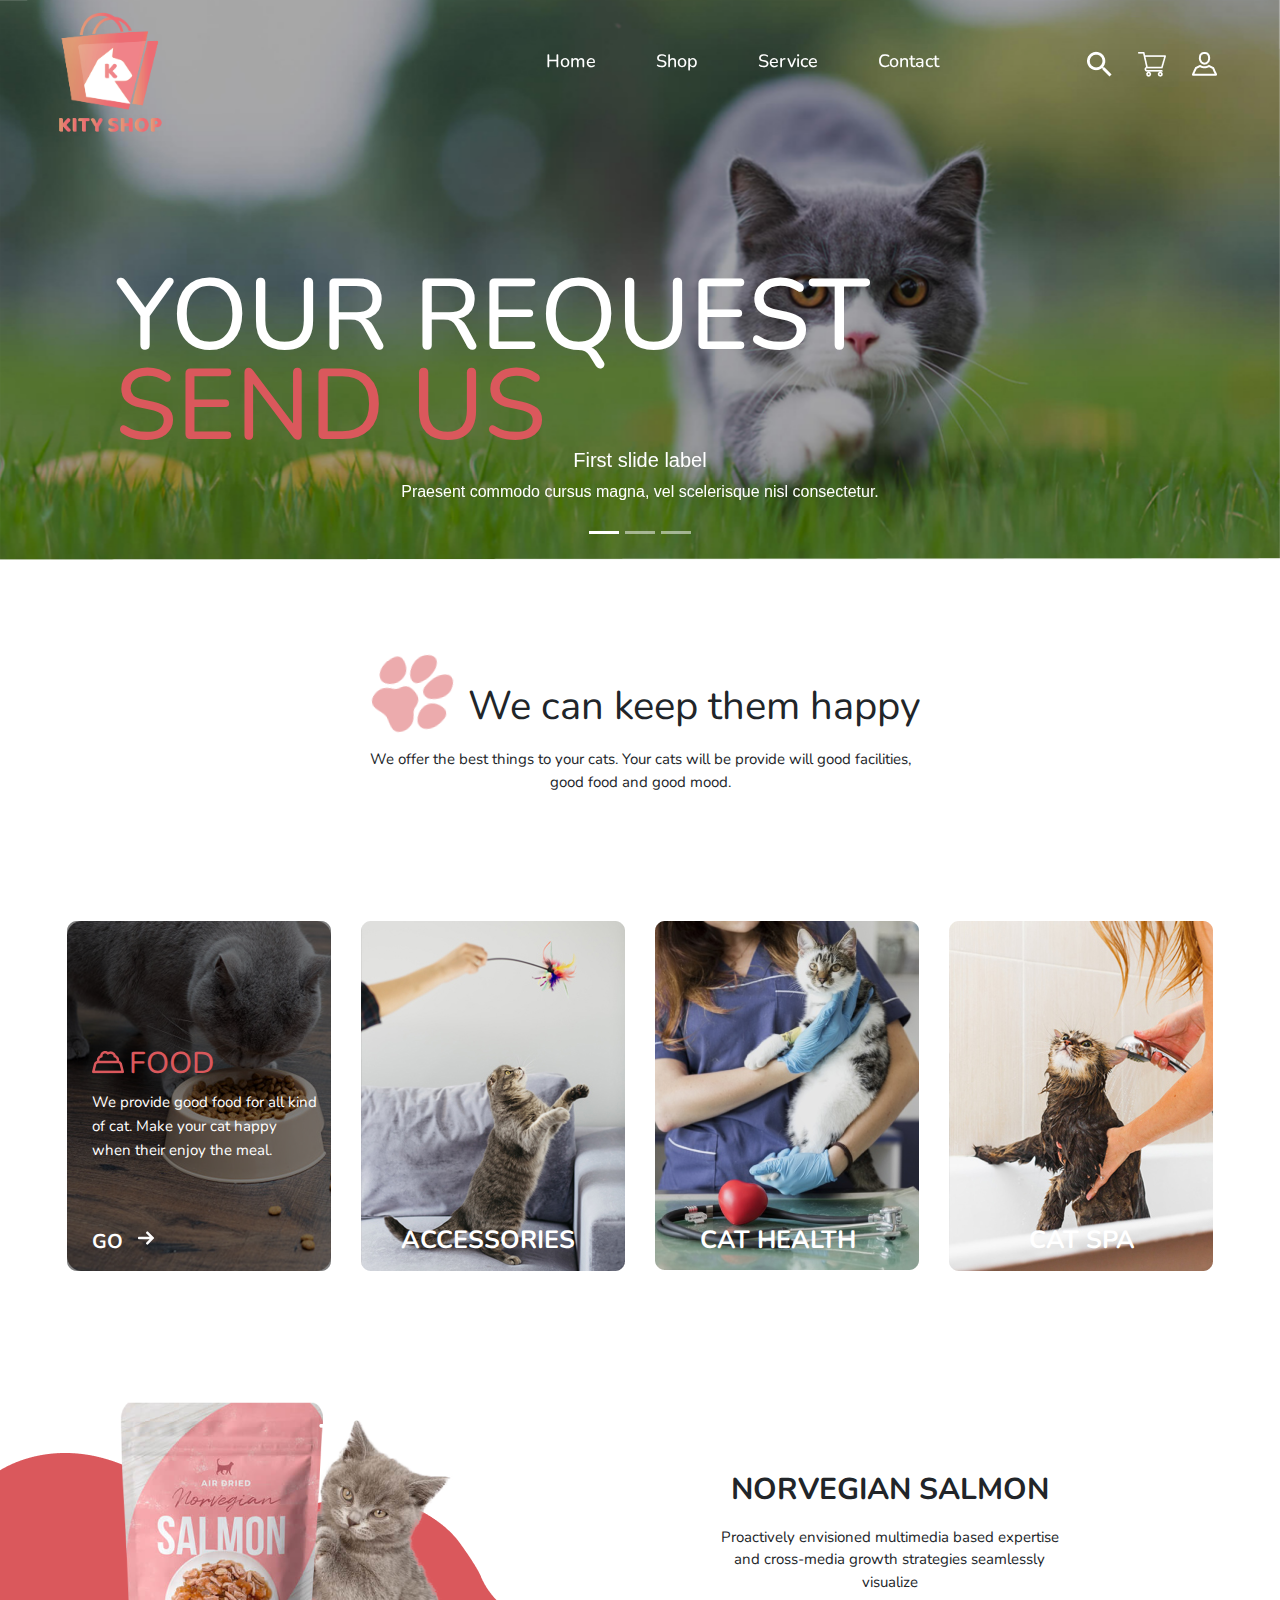
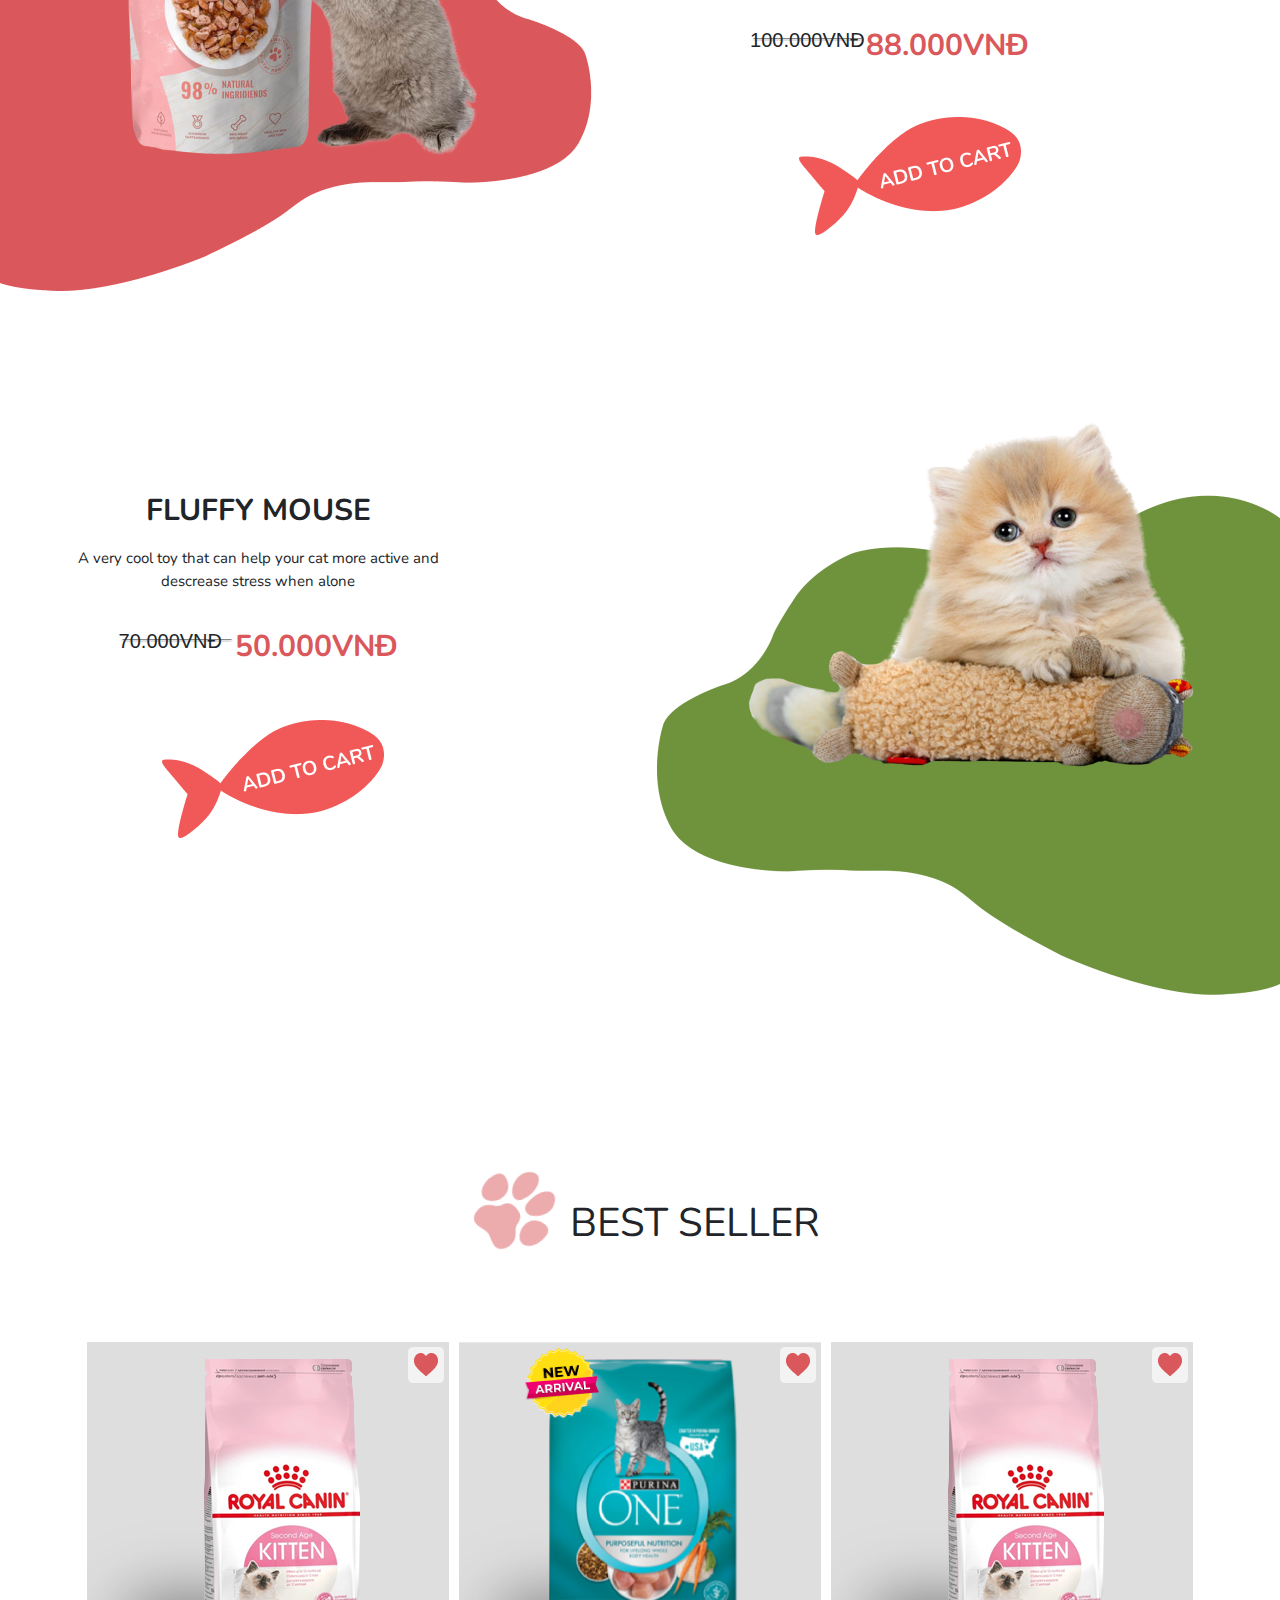
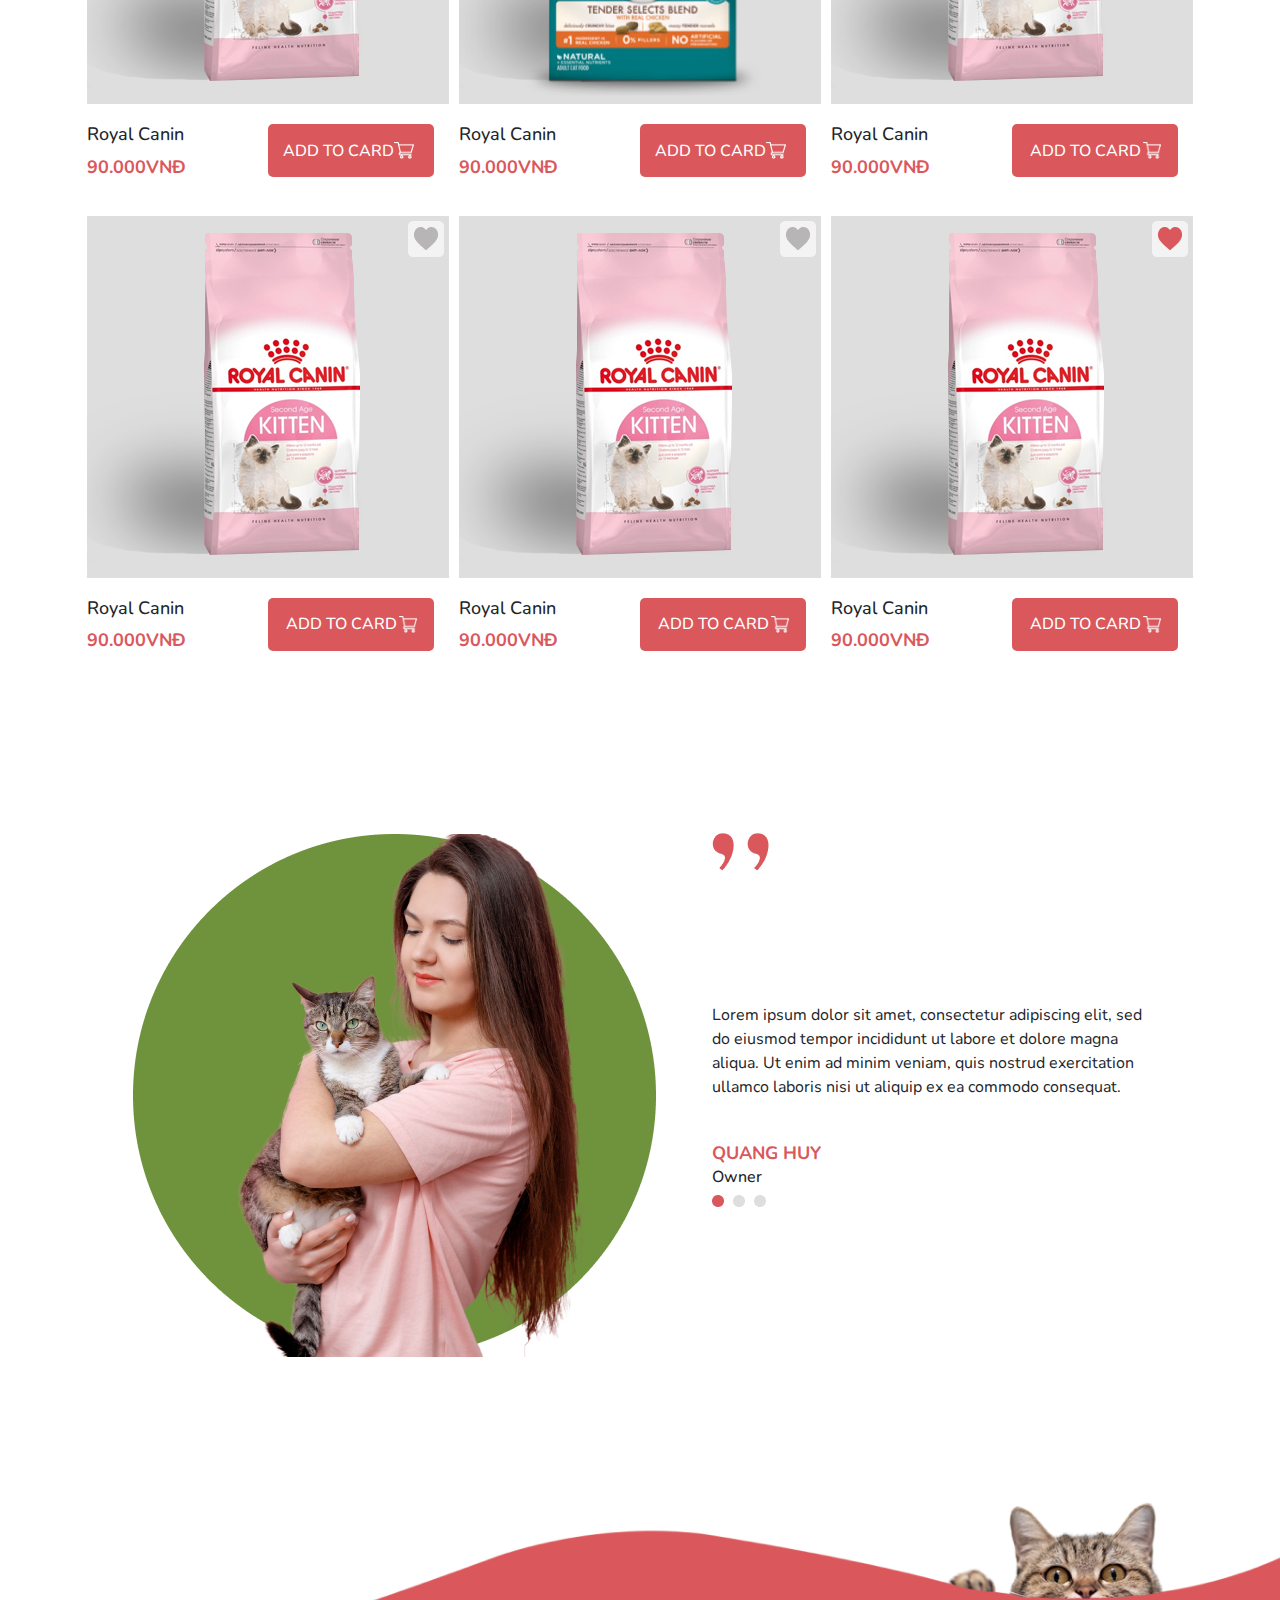
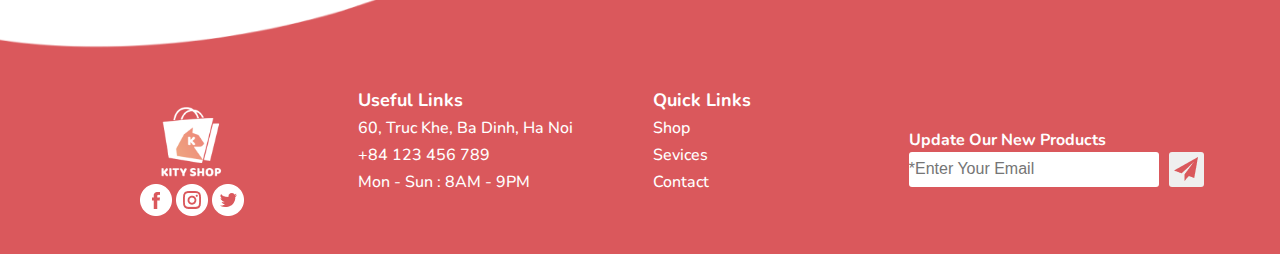
==== commit a1144fa3: "Xong repon index" ====
--- a/index.html
+++ b/index.html
@@ -8,6 +8,8 @@
     <link href="https://fonts.googleapis.com/css2?family=Nunito&display=swap" rel="stylesheet">
     <link href="https://fonts.googleapis.com/css2?family=Bebas+Neue&display=swap" rel="stylesheet">
 
+    <link rel="stylesheet" href="https://cdnjs.cloudflare.com/ajax/libs/font-awesome/4.7.0/css/font-awesome.min.css">
+
     <!-- css bs4 -->
     <link rel="stylesheet" href="https://stackpath.bootstrapcdn.com/bootstrap/4.3.1/css/bootstrap.min.css" integrity="sha384-ggOyR0iXCbMQv3Xipma34MD+dH/1fQ784/j6cY/iJTQUOhcWr7x9JvoRxT2MZw1T" crossorigin="anonymous">
 
@@ -19,12 +21,39 @@
     <div id="carouselId" class="carousel slide slideOfYou" data-ride="carousel">
         <div class="menu">
             <img src="./public/image/logo-final.png" alt="" class="menu-logo">
+
             <div class="menu-between">
                 <h3 class="between-child"><a href="#">Home</a></h3>
                 <h3 class="between-child"><a href="#">Shop</a></h3>
                 <h3 class="between-child"><a href="#">Service</a></h3>
-                <h3 class="between-child"><a href="./contact.html">Contact</a></h3>
-            </div>
+                <h3 class="between-child-fix"><a href="./contact.html">Contact</a></h3>
+            </div>
+
+            <div class="_item">
+                <a href="#" class="layer1">
+                    <i class="fa fa-bars"></i>
+                </a>
+                <!-- Navigation links (hidden by default) -->
+                <div class="layer2">
+                    <ul>
+                        <li><a href="#">Home</a></li>
+                        <li><a href="#">Shop</a></li>
+                        <li><a href="#">Service</a></li>
+                        <li><a href="#">Contact</a></li>
+                    </ul>
+                </div>
+
+            </div>
+
+            <!-- <div class="dropdown">
+                <button onclick="myFunction()" class="dropbtn">Dropdown</button>
+                <div id="myDropdown" class="dropdown-content">
+                    <h3 class="between-child"><a href="#">Home</a></h3>
+                    <h3 class="between-child"><a href="#">Shop</a></h3>
+                    <h3 class="between-child"><a href="#">Service</a></h3>
+                    <h3 class="between-child-fix"><a href="./contact.html">Contact</a></h3>
+                </div>
+            </div> -->
             <div class="menu-right">
                 <a href="#"><img src="./public/icons/search.png" alt=""></i>
                 </a>
@@ -130,7 +159,7 @@
                 </div>
                 <div class="fish">
                     <img src="./public/image/index/fish.png" alt="">
-                    <span>ADD TO CART</span>
+                    <!-- <span>ADD TO CART</span> -->
                 </div>
             </div>
         </div>
@@ -148,7 +177,7 @@
                 </div>
                 <div class="fish">
                     <img src="./public/image/index/fish.png" alt="">
-                    <span>ADD TO CART</span>
+                    <!-- <span>ADD TO CART</span> -->
                 </div>
             </div>
             <div class="img4">
@@ -347,6 +376,8 @@
     <script src="https://code.jquery.com/jquery-3.3.1.slim.min.js" integrity="sha384-q8i/X+965DzO0rT7abK41JStQIAqVgRVzpbzo5smXKp4YfRvH+8abtTE1Pi6jizo" crossorigin="anonymous"></script>
     <script src="https://cdnjs.cloudflare.com/ajax/libs/popper.js/1.14.7/umd/popper.min.js" integrity="sha384-UO2eT0CpHqdSJQ6hJty5KVphtPhzWj9WO1clHTMGa3JDZwrnQq4sF86dIHNDz0W1" crossorigin="anonymous"></script>
     <script src="https://stackpath.bootstrapcdn.com/bootstrap/4.3.1/js/bootstrap.min.js" integrity="sha384-JjSmVgyd0p3pXB1rRibZUAYoIIy6OrQ6VrjIEaFf/nJGzIxFDsf4x0xIM+B07jRM" crossorigin="anonymous"></script>
+    <!-- <script src="./javascrip/index/script.js"></script> -->
+
 </body>
 
 </html>--- a/style/index/style.css
+++ b/style/index/style.css
@@ -10,9 +10,6 @@
     position: absolute;
     display: flex;
     width: 100%; }
-    .slideOfYou .menu .menu-logo {
-      width: 18%;
-      height: 18%; }
     .slideOfYou .menu .menu-between {
       width: 41%;
       display: flex;
@@ -30,6 +27,20 @@
             text-decoration: underline;
             transition: 0.5s;
             text-decoration-color: #da585c; }
+      .slideOfYou .menu .menu-between .between-child-fix {
+        margin-left: 18%;
+        font-size: 18px;
+        font-family: "Nunito", sans-serif; }
+        .slideOfYou .menu .menu-between .between-child-fix a {
+          text-decoration: none;
+          color: white; }
+          .slideOfYou .menu .menu-between .between-child-fix a:hover {
+            text-decoration: underline;
+            transition: 0.5s;
+            text-decoration-color: #da585c; }
+    .slideOfYou .menu .menu-logo {
+      width: 18%;
+      height: 18%; }
     .slideOfYou .menu .menu-right {
       width: 20%;
       padding-top: 4%;
@@ -37,6 +48,8 @@
       .slideOfYou .menu .menu-right img {
         font-size: 32px;
         padding-left: 10%; }
+    .slideOfYou .menu ._item {
+      visibility: hidden; }
   .slideOfYou .sendUs {
     position: absolute;
     z-index: 2;
@@ -44,7 +57,7 @@
     margin-top: 27%;
     margin-left: 9%;
     font-size: 100px;
-    font-family: "Bebas Neue", cursive; }
+    font-family: "Nunito", sans-serif; }
   .slideOfYou .yourRequest {
     z-index: 2;
     position: absolute;
@@ -52,7 +65,7 @@
     margin-top: 20%;
     margin-left: 9%;
     font-size: 100px;
-    font-family: "Bebas Neue", cursive; }
+    font-family: "Nunito", sans-serif; }
 
 header {
   background-image: url("../../public/image/index/header.png");
@@ -67,6 +80,8 @@
     header .menu .menu-logo {
       width: 18%;
       height: 18%; }
+    header .menu .btn-dropdow {
+      opacity: 0; }
     header .menu .menu-between {
       width: 41%;
       display: flex;
@@ -95,19 +110,19 @@
     margin-top: 5%;
     margin-left: 9%;
     font-size: 100px;
-    font-family: "Bebas Neue", cursive; }
+    font-family: "Nunito", sans-serif; }
   header .yourRequest {
     color: white;
     margin-left: 9%;
     font-size: 100px;
-    font-family: "Bebas Neue", cursive; }
+    font-family: "Nunito", sans-serif; }
 
 main .main1 {
   margin-top: 6%;
   margin-bottom: 10%; }
   main .main1 .chan {
     display: flex;
-    font-family: "Bebas Neue", cursive;
+    font-family: "Nunito", sans-serif;
     font-size: 40px;
     justify-content: center; }
     main .main1 .chan .xoay {
@@ -309,7 +324,7 @@
       float: right; }
 main .b-seller {
   display: flex;
-  font-family: "Bebas Neue", cursive;
+  font-family: "Nunito", sans-serif;
   font-size: 40px;
   justify-content: center; }
   main .b-seller .xoay {
@@ -362,7 +377,7 @@
               display: inline;
               color: white; }
             main .main5 .cate .prod .add-cart .btn-cart .btn-flex img {
-              padding-left: 2px;
+              margin-right: 5px;
               width: 20px;
               height: 17px;
               color: white; }
@@ -499,16 +514,16 @@
     z-index: -1;
     width: 100%; }
   footer .footer-logo {
-    padding-top: 13%;
+    padding-top: 15%;
     display: flex; }
     footer .footer-logo .kity-shop {
       width: 20%;
       padding-top: 6%;
       margin-left: 5%; }
       footer .footer-logo .kity-shop .logo img {
-        width: 75%;
-        height: 50%;
-        padding-left: 20%; }
+        width: 65%;
+        height: 55%;
+        padding-left: 33%; }
       footer .footer-logo .kity-shop .icons {
         text-align: center; }
     footer .footer-logo .about-us {
@@ -564,7 +579,42 @@
             padding: 5px; }
 
 @media (max-width: 992px) {
+  .slideOfYou .menu .menu-between {
+    visibility: hidden; }
+    .slideOfYou .menu .menu-between .between-child-fix {
+      position: absolute; }
+  .slideOfYou .menu ._item {
+    visibility: visible;
+    position: relative;
+    float: right;
+    color: white;
+    padding: 14px 16px;
+    text-decoration: none;
+    font-size: 17px;
+    top: 70px;
+    right: 5px; }
+    .slideOfYou .menu ._item .layer1 {
+      position: absolute;
+      top: -51px;
+      left: 145px; }
+      .slideOfYou .menu ._item .layer1 i {
+        color: white; }
+    .slideOfYou .menu ._item .layer2 {
+      visibility: hidden;
+      position: absolute;
+      top: -20px;
+      left: 105px; }
+      .slideOfYou .menu ._item .layer2 ul li {
+        list-style: none; }
+        .slideOfYou .menu ._item .layer2 ul li a {
+          color: white;
+          font-size: 16px;
+          float: right;
+          text-decoration: none; }
+    .slideOfYou .menu ._item:hover .layer2 {
+      visibility: visible; }
   .slideOfYou .menu .menu-right {
+    position: absolute;
     opacity: 0; }
   .slideOfYou .sendUs {
     font-size: 50px; }
@@ -692,35 +742,238 @@
     width: 5%; }
 
   footer {
-    height: 150px; }
+    height: 120px; }
     footer .footer-logo {
-      padding-top: 9%; }
+      padding-top: 11%; }
       footer .footer-logo .kity-shop {
-        padding-top: 9%; }
-        footer .footer-logo .kity-shop .icons img {
+        padding-top: 0%; }
+        footer .footer-logo .kity-shop .logo {
+          margin-top: 40px; }
+          footer .footer-logo .kity-shop .logo img {
+            width: 80%;
+            height: 65%;
+            display: block; }
+        footer .footer-logo .kity-shop .icons {
+          height: 15px;
+          display: flex;
+          justify-content: center;
+          align-items: center; }
+          footer .footer-logo .kity-shop .icons img {
+            width: 20px;
+            height: 16px;
+            padding-left: 4px; }
+      footer .footer-logo .about-us {
+        width: 31%;
+        padding-top: 7%;
+        margin-left: 10%; }
+        footer .footer-logo .about-us .top {
+          opacity: 0;
+          font-size: 0px; }
+        footer .footer-logo .about-us .text1 {
+          font-size: 12px;
+          font-weight: lighter; }
+      footer .footer-logo .quick-link {
+        width: 1%;
+        opacity: 0;
+        padding-top: 0%; }
+        footer .footer-logo .quick-link .top {
+          font-size: 0px; }
+        footer .footer-logo .quick-link .text2 {
+          font-size: 0px; }
+      footer .footer-logo .update-our {
+        width: 40%;
+        padding-top: 8%;
+        margin-left: 20px; }
+        footer .footer-logo .update-our span {
+          visibility: hidden;
+          font-size: 1px; }
+        footer .footer-logo .update-our .inp .tex .ft-inp {
+          width: 125px;
+          height: 20px;
+          font-size: 10px; }
+        footer .footer-logo .update-our .inp button {
+          margin-top: 4px;
           width: 20px;
           height: 20px; }
-      footer .footer-logo .about-us {
-        width: 30%;
-        margin-left: 5%; }
-        footer .footer-logo .about-us .top {
-          font-size: 16px; }
-        footer .footer-logo .about-us .text1 {
-          font-size: 14px; }
-      footer .footer-logo .quick-link {
-        opacity: 0;
-        width: 5%; }
-        footer .footer-logo .quick-link .top {
-          font-size: 16px; }
-        footer .footer-logo .quick-link .text2 {
-          font-size: 14px; }
-      footer .footer-logo .update-our .inp .tex .ft-inp {
-        width: 135px; } }
+          footer .footer-logo .update-our .inp button img {
+            width: 15px;
+            height: 15px;
+            padding: 2px; } }
 @media (max-width: 576px) {
+  .active {
+    background-color: #4CAF50;
+    color: white; }
+
+  .slideOfYou .menu {
+    display: flex; }
+    .slideOfYou .menu .menu-between {
+      visibility: hidden; }
+    .slideOfYou .menu .between-child-fix {
+      position: absolute; }
+    .slideOfYou .menu ._item {
+      visibility: visible;
+      position: relative;
+      float: right;
+      color: white;
+      padding: 14px 16px;
+      text-decoration: none;
+      font-size: 17px;
+      top: 70px;
+      right: 5px; }
+      .slideOfYou .menu ._item .layer1 {
+        position: absolute;
+        top: -58px;
+        left: 90px; }
+        .slideOfYou .menu ._item .layer1 i {
+          color: white; }
+      .slideOfYou .menu ._item .layer2 {
+        visibility: hidden;
+        position: absolute;
+        top: -33px;
+        left: 58px; }
+        .slideOfYou .menu ._item .layer2 ul li {
+          list-style: none; }
+          .slideOfYou .menu ._item .layer2 ul li a {
+            color: white;
+            font-size: 14px;
+            float: right;
+            text-decoration: none; }
+      .slideOfYou .menu ._item:hover .layer2 {
+        visibility: visible; }
+    .slideOfYou .menu .menu-right {
+      position: absolute;
+      opacity: 0; }
   .slideOfYou .sendUs {
-    font-size: 50px; }
+    font-size: 25px; }
   .slideOfYou .yourRequest {
-    font-size: 50px; }
+    font-size: 25px; }
+
+  main .main1 {
+    margin-top: 4%;
+    margin-bottom: 8%; }
+    main .main1 .chan .xoay {
+      width: 13%; }
+    main .main1 .chan span {
+      font-size: 25px; }
+    main .main1 .weOffer {
+      font-size: 10px; }
+  main .main2 {
+    opacity: 0;
+    position: absolute; }
+    main .main2 .anh2 {
+      position: absolute; }
+    main .main2 .anh3 {
+      position: absolute; }
+    main .main2 .anh4 {
+      position: absolute; }
+  main .main3 .img3 img {
+    width: 120%; }
+  main .main3 .tex3 {
+    padding-left: 15%;
+    margin-left: 0%;
+    margin-right: 11%; }
+    main .main3 .tex3 h3 {
+      font-size: 20px; }
+    main .main3 .tex3 span {
+      font-size: 10px; }
+    main .main3 .tex3 .price .hr h5 {
+      font-size: 13px;
+      top: 5px; }
+    main .main3 .tex3 .price .hr img {
+      width: 80px; }
+    main .main3 .tex3 .price h3 {
+      padding-top: 5px;
+      font-size: 13px; }
+    main .main3 .tex3 .fish {
+      margin-top: 3%; }
+      main .main3 .tex3 .fish img {
+        width: 50%; }
+      main .main3 .tex3 .fish span {
+        top: 18px;
+        left: 90px;
+        font-size: 10px; }
+  main .main4 {
+    margin-top: 100px;
+    margin-bottom: 30px; }
+    main .main4 .tex4 {
+      padding-left: 10%;
+      margin-left: 3%;
+      margin-right: 16%; }
+      main .main4 .tex4 h3 {
+        font-size: 20px; }
+      main .main4 .tex4 span {
+        font-size: 10px; }
+      main .main4 .tex4 .price .hr h5 {
+        font-size: 13px;
+        top: 5px; }
+      main .main4 .tex4 .price .hr img {
+        width: 80px; }
+      main .main4 .tex4 .price h3 {
+        padding-top: 5px;
+        font-size: 13px; }
+      main .main4 .tex4 .fish {
+        margin-top: 3%; }
+        main .main4 .tex4 .fish img {
+          width: 50%; }
+        main .main4 .tex4 .fish span {
+          top: 20px;
+          left: 92px;
+          font-size: 10px; }
+    main .main4 .img4 img {
+      width: 120%; }
+  main .b-seller {
+    font-size: 25px; }
+    main .b-seller .xoay {
+      width: 10%; }
+  main .main5 .cate .prod-delete {
+    opacity: 0;
+    position: absolute; }
+  main .main5 .cate .prod {
+    width: 50%; }
+    main .main5 .cate .prod .prod-child1 {
+      top: 5px;
+      right: 5px; }
+    main .main5 .cate .prod .prod-child2 {
+      width: 100%; }
+    main .main5 .cate .prod .add-cart {
+      width: 100%; }
+      main .main5 .cate .prod .add-cart .tex {
+        padding-left: 2%;
+        width: 50%; }
+        main .main5 .cate .prod .add-cart .tex h3 {
+          font-size: 10px;
+          margin-bottom: 0px; }
+        main .main5 .cate .prod .add-cart .tex span {
+          font-size: 10px; }
+      main .main5 .cate .prod .add-cart .btn-cart {
+        width: 40%;
+        padding-right: 4%; }
+        main .main5 .cate .prod .add-cart .btn-cart .btn-flex {
+          width: 70px;
+          height: 30px; }
+          main .main5 .cate .prod .add-cart .btn-cart .btn-flex h4 {
+            font-size: 7px;
+            padding-left: 1px; }
+          main .main5 .cate .prod .add-cart .btn-cart .btn-flex img {
+            padding-left: 1px;
+            width: 10px;
+            height: 10px; }
+  main .main6 .img6 {
+    width: 250%; }
+    main .main6 .img6 .img6-1 {
+      width: 100%; }
+  main .main6 .tex6 img {
+    width: 13%;
+    padding-top: 5%; }
+  main .main6 .tex6 span {
+    font-size: 10px;
+    margin-top: 20%; }
+  main .main6 .tex6 h3 {
+    font-size: 12px; }
+  main .main6 .tex6 h4 {
+    font-size: 10px; }
+  main .main6 .tex6 .icons-main6 img {
+    width: 5%; }
 
   footer {
     height: 120px; }
@@ -745,12 +998,14 @@
             padding-left: 1px; }
       footer .footer-logo .about-us {
         width: 30%;
-        padding-top: 0%; }
+        padding-top: 5%;
+        margin-left: 11%; }
         footer .footer-logo .about-us .top {
           opacity: 0;
           font-size: 0px; }
         footer .footer-logo .about-us .text1 {
-          font-size: 10px; }
+          font-size: 8px;
+          font-weight: lighter; }
       footer .footer-logo .quick-link {
         width: 1%;
         opacity: 0;
